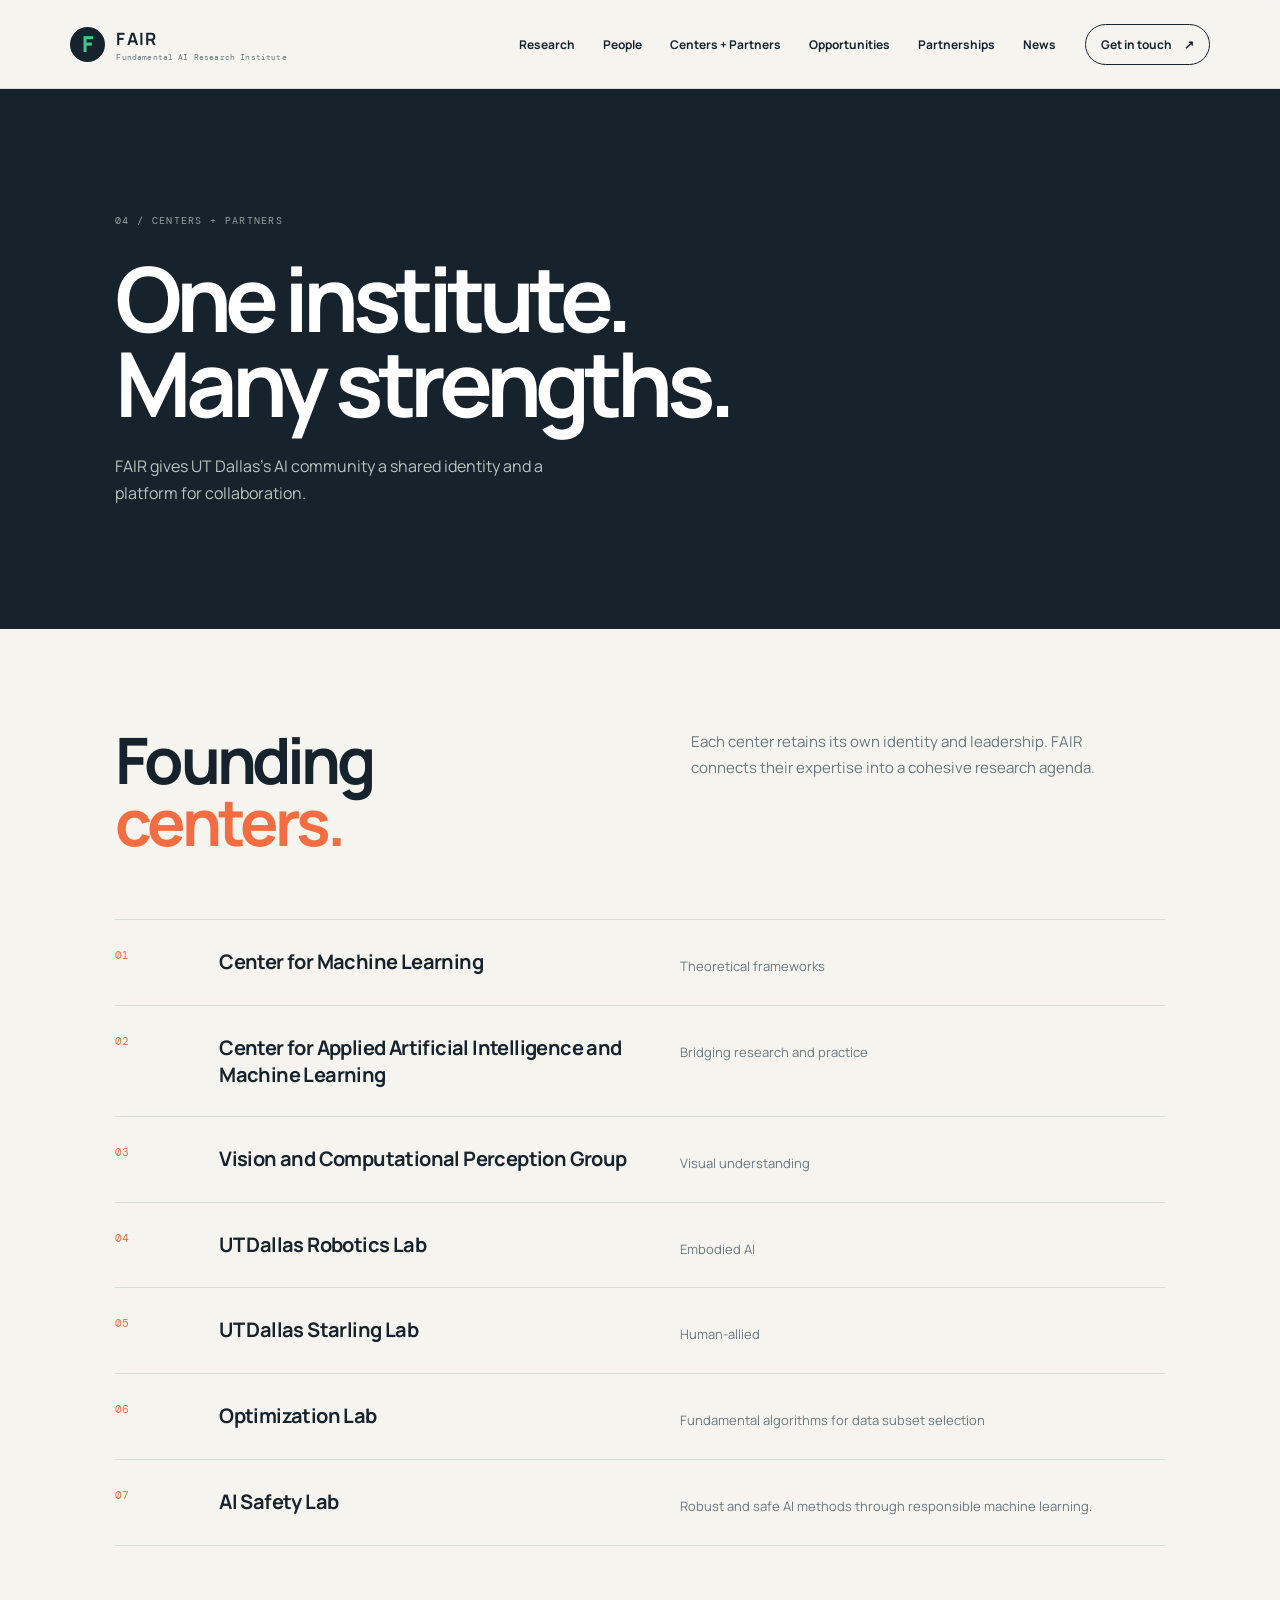
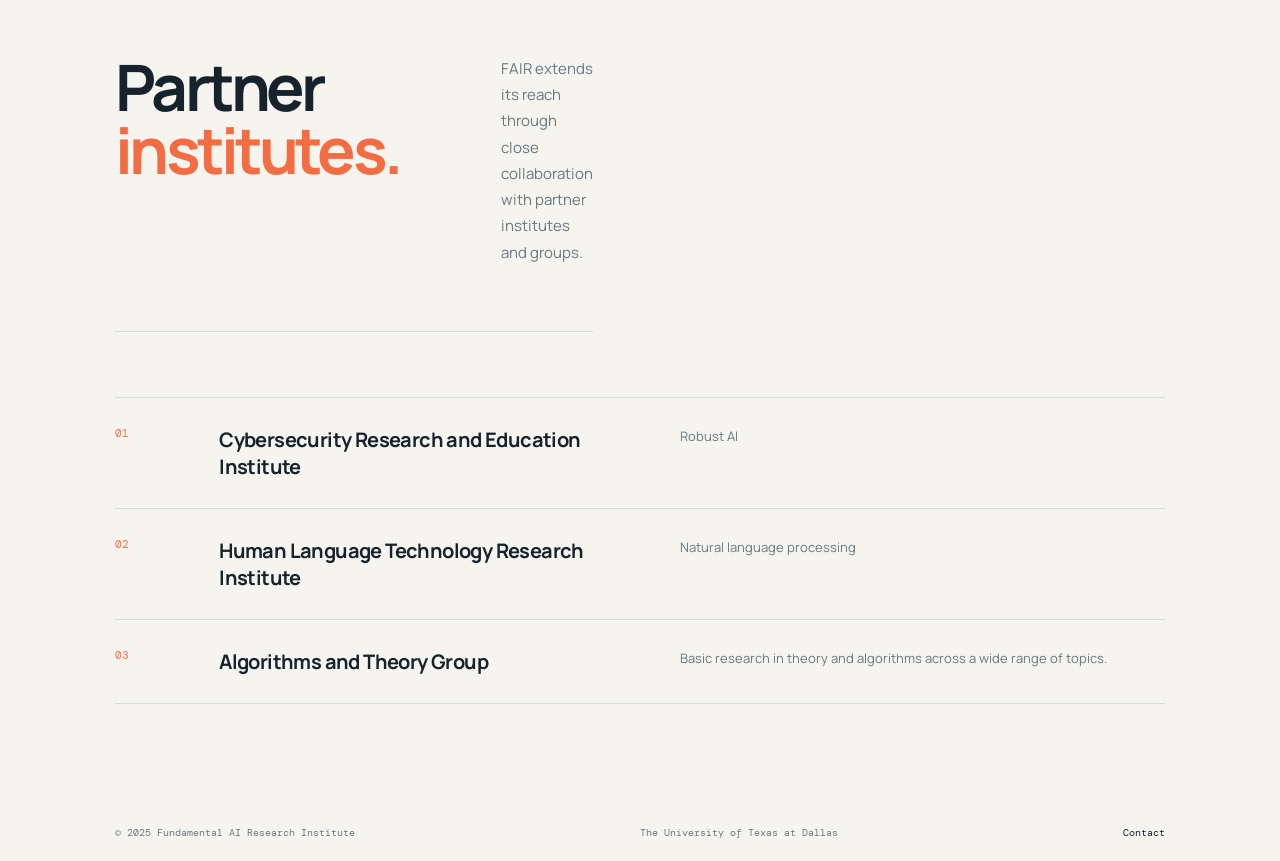
==== centers.html @ 8b68d3ff "Add files via upload" ====
<!doctype html>
<html lang="en">
<head>
  <meta charset="UTF-8">
  <meta name="viewport" content="width=device-width, initial-scale=1">
  <meta name="description" content="Fundamental AI Research Institute at The University of Texas at Dallas.">
  <title>Centers + Partners — FAIR</title>
  <link rel="preconnect" href="https://fonts.googleapis.com">
  <link rel="preconnect" href="https://fonts.gstatic.com" crossorigin>
  <link href="https://fonts.googleapis.com/css2?family=DM+Mono:wght@400;500&family=Manrope:wght@400;500;600;700;800&display=swap" rel="stylesheet">
  <link rel="stylesheet" href="styles.css">
</head>
<body>
  <div class="site-shell">
    <header class="topbar">
      <a class="brand" href="index.html" aria-label="FAIR home">
        <span class="brand-mark">F</span>
        <span><strong>FAIR</strong><small>Fundamental AI Research Institute</small></span>
      </a>
      <button class="menu-toggle" aria-label="Toggle menu" aria-expanded="false"><span></span><span></span></button>
      <nav class="nav" aria-label="Main navigation">
      <a href="research.html">Research </a>
      <a href="people.html">People </a>
      <a class="active" href="centers.html">Centers + Partners </a>
      <a href="opportunities.html">Opportunities </a>
      <a href="partnerships.html">Partnerships </a>
      <a href="news.html">News </a>
      <a class="nav-contact" href="contact.html">Get in touch <span>↗</span></a>
      </nav>
    </header>
    <main>
<section class="subhero compact">
  <div class="section-label">04 / Centers + partners</div>
  <h1>One institute.<br>Many strengths. </h1>
  <p>FAIR gives UT Dallas’s AI community a shared identity and a platform for collaboration.</p>
</section>
<section class="content-page">
  <div class="intro-band">
  <h2>Founding<br><em>centers.</em></h2>
  <p>Each center retains its own identity and leadership. FAIR connects their expertise into a cohesive research agenda.</p>
</div>

  <div class="entity-list"><div><span>01</span><h3>Center for Machine Learning</h3><p>Theoretical frameworks</p></div><div><span>02</span><h3>Center for Applied Artificial Intelligence and Machine Learning</h3><p>Bridging research and practice</p></div><div><span>03</span><h3>Vision and Computational Perception Group</h3><p>Visual understanding</p></div><div><span>04</span><h3>UT Dallas Robotics Lab</h3><p>Embodied AI</p></div><div><span>05</span><h3>UT Dallas Starling Lab</h3><p>Human-allied</p></div><div><span>06</span><h3>Optimization Lab</h3><p>Fundamental algorithms for data subset selection</p></div><div><span>07</span><h3>AI Safety Lab</h3><p>Robust and safe AI methods through responsible machine learning.</p></div></div>
  <div class="intro-band partner-intro"><div class="intro-band">
  <h2>Partner<br><em>institutes.</em></h2>
  <p>FAIR extends its reach through close collaboration with partner institutes and groups.</p>
</div>
</div>
  <div class="entity-list partner-list"><div><span>01</span><h3>Cybersecurity Research and Education Institute</h3><p>Robust AI</p></div><div><span>02</span><h3>Human Language Technology Research Institute</h3><p>Natural language processing</p></div><div><span>03</span><h3>Algorithms and Theory Group</h3><p>Basic research in theory and algorithms across a wide range of topics.</p></div></div>
</section>

    </main>
    <footer class="footer">
      <span>© 2025 Fundamental AI Research Institute</span>
      <span>The University of Texas at Dallas</span>
      <a href="contact.html">Contact</a>
    </footer>
  </div>
  <script src="app.js"></script>
</body>
</html>
---- styles.css ----
:root{--ink:#16232d;--muted:#6a7880;--paper:#f5f4ef;--green:#45c58b;--mint:#d8f1e5;--line:#d7ddd8;--orange:#f46d42}*{box-sizing:border-box}html{scroll-behavior:smooth}body{margin:0;background:var(--paper);color:var(--ink);font-family:Manrope,Arial,sans-serif}a{color:inherit;text-decoration:none}.site-shell{max-width:1600px;margin:auto;overflow:hidden}.topbar{height:89px;padding:0 5.5vw;display:flex;align-items:center;justify-content:space-between;border-bottom:1px solid var(--line);background:rgba(245,244,239,.92);position:sticky;top:0;z-index:10;backdrop-filter:blur(14px)}.brand{display:flex;align-items:center;gap:11px}.brand-mark{display:grid;place-items:center;width:35px;height:35px;background:var(--ink);color:var(--green);font-size:22px;font-weight:800;border-radius:50%}.brand strong{display:block;font-size:17px;letter-spacing:.08em}.brand small{display:block;font-family:"DM Mono",monospace;font-size:8px;color:var(--muted);letter-spacing:.02em;margin-top:2px}.nav{display:flex;align-items:center;gap:2.2vw;font-size:12px;font-weight:700}.nav a{transition:color .2s}.nav a:hover,.text-link:hover{color:var(--orange)}.nav-contact{border:1px solid var(--ink);padding:11px 15px;border-radius:30px}.nav-contact span,.button span,.text-link span{margin-left:10px}.menu-toggle{display:none}.page-section{padding:115px 9vw}.hero{min-height:690px;padding-top:115px;position:relative;display:flex;justify-content:space-between;align-items:center}.eyebrow,.section-label{font-family:"DM Mono",monospace;text-transform:uppercase;font-size:10px;letter-spacing:.13em;color:var(--muted)}.eyebrow span{color:var(--green);padding:0 8px}.hero h1{font-size:clamp(48px,6vw,92px);line-height:.98;letter-spacing:-.065em;margin:30px 0 27px;font-weight:700}.hero h1 em,.section-heading em,.display-copy,.dark-band em,.partnership-content em,.education em,.news em,.contact em{color:var(--orange);font-style:normal}.hero-intro{max-width:470px;font-size:16px;line-height:1.65;color:#516168;margin-bottom:34px}.button{display:inline-flex;align-items:center;padding:15px 20px;border-radius:30px;font-size:12px;font-weight:800;transition:transform .2s,background .2s}.button:hover{transform:translateY(-3px)}.button-dark{background:var(--ink);color:white}.button-dark:hover{background:#243740}.hero-visual{width:min(44vw,570px);height:min(44vw,570px);min-width:370px;position:relative;background:var(--mint);border-radius:50%}.orbit{border:1px solid rgba(22,35,45,.19);border-radius:50%;position:absolute;inset:15%}.orbit-two{inset:25%;border-style:dashed}.orbit-three{inset:39%;border-color:var(--orange)}.core{position:absolute;left:50%;top:50%;transform:translate(-50%,-50%);width:115px;height:115px;border-radius:50%;display:grid;place-content:center;text-align:center;background:var(--ink);color:white;font-size:29px;line-height:.7;font-weight:800;letter-spacing:-.08em}.core span{font:9px "DM Mono";color:var(--green);letter-spacing:.08em;margin-top:11px}.constellation{position:absolute;inset:4%;width:92%;height:92%;fill:none;stroke:var(--ink);stroke-width:1}.node{position:absolute;background:var(--paper);border:1px solid var(--ink);padding:8px 12px;border-radius:20px;font:10px "DM Mono"}.node-a{top:13%;left:17%}.node-b{top:29%;right:9%}.node-c{bottom:18%;left:9%}.node-d{bottom:9%;right:24%}.scroll-cue{position:absolute;bottom:44px;left:9vw;display:flex;gap:10px;align-items:center;color:var(--muted);font:10px "DM Mono"}.scroll-cue span{display:block;width:28px;border-top:1px solid var(--orange)}.statement{border-top:1px solid var(--line);display:grid;grid-template-columns:25% 1fr;gap:4vw}.statement-content{max-width:850px}.display-copy{font-size:clamp(31px,4vw,58px);line-height:1.06;letter-spacing:-.05em;margin:0 0 38px;font-weight:700}.body-copy{max-width:510px;font-size:15px;line-height:1.75;color:var(--muted)}.section-heading{display:flex;justify-content:space-between;align-items:flex-end;margin-bottom:60px}.section-heading h2,.partnership-content h2,.education h2,.news h2,.contact h2{font-size:clamp(40px,5vw,72px);line-height:.98;letter-spacing:-.06em;margin:24px 0 0}.section-heading>p{max-width:380px;color:var(--muted);font-size:14px;line-height:1.7;margin:0}.research{background:#e9eee9}.research-grid{display:grid;grid-template-columns:repeat(3,1fr);gap:1px;background:var(--line);border:1px solid var(--line)}.research-card{min-height:250px;background:var(--paper);padding:28px 30px;position:relative;transition:background .25s,transform .25s}.research-card:hover{background:var(--mint);transform:translateY(-4px);z-index:1}.research-card.featured{background:var(--ink);color:white}.research-card.featured p{color:#b9c5c2}.card-number,.people-list span,.opportunity-stack span{font:10px "DM Mono";color:var(--orange)}.research-card h3{font-size:25px;letter-spacing:-.04em;margin:62px 0 12px}.research-card p{font-size:13px;line-height:1.6;color:var(--muted);max-width:240px}.card-arrow{position:absolute;right:29px;top:26px;font-size:18px}.people{background:var(--paper)}.people-list{border-top:1px solid var(--ink)}.people-list>div{display:grid;grid-template-columns:8% 45% 1fr;align-items:center;padding:24px 0;border-bottom:1px solid var(--line)}.people-list h3{margin:0;font-size:22px;letter-spacing:-.04em}.people-list p{margin:0;color:var(--muted);font-size:12px}.pending-note{font:10px "DM Mono";color:var(--muted);margin-top:28px}.dark-band{background:var(--ink);color:white}.dark-band .section-label{color:#8ea29e}.dark-band-grid,.partnership-content,.education-grid{display:grid;grid-template-columns:1fr 1fr;gap:8vw;margin-top:25px}.dark-band h2{font-size:clamp(42px,5vw,76px);line-height:.98;letter-spacing:-.065em;margin:0}.dark-band p,.partnership-content p,.education p{color:#aebdb9;line-height:1.75;font-size:15px;max-width:400px}.text-link{display:inline-block;margin-top:30px;color:var(--green);font:12px "DM Mono"}.partner-lines{display:grid;grid-template-columns:repeat(4,1fr);gap:12px;border-top:1px solid #3a4b50;margin-top:115px;padding-top:20px;color:#93a5a2;font:10px "DM Mono"}.partnerships{background:var(--green)}.partnership-content h2{margin-top:25px}.partnership-content p{color:#245345}.partnership-content .small-copy{font-size:12px;margin-top:22px}.button-outline{border:1px solid var(--ink);margin-top:15px}.button-outline:hover{background:var(--ink);color:white}.education-grid{margin-top:25px}.education h2{margin:0}.opportunity-stack>div{display:grid;grid-template-columns:12% 1fr;grid-template-rows:auto auto;border-top:1px solid var(--line);padding:20px 0}.opportunity-stack span{grid-row:1 / 3}.opportunity-stack h3{font-size:20px;margin:0}.opportunity-stack p{font-size:12px;margin:5px 0 0}.news{background:#e9eee9}.news-intro{display:flex;justify-content:space-between;align-items:flex-end;margin-top:25px}.news-intro h2{margin:0}.news-intro p{color:var(--muted);font-size:14px;max-width:300px;line-height:1.6}.empty-news{margin-top:65px;min-height:160px;border-top:1px solid var(--line);display:flex;justify-content:space-between;align-items:flex-start;padding-top:20px}.empty-news span{color:var(--orange);font:10px "DM Mono";text-transform:uppercase}.empty-news p{color:var(--muted);font-size:13px}.contact{background:var(--orange);color:var(--ink);position:relative;overflow:hidden}.contact .section-label{color:#73402d}.contact h2{position:relative}.contact>p{position:relative;max-width:400px;font-size:15px;line-height:1.7;margin:35px 0}.button-light{background:var(--ink);color:white;position:relative}.contact-orb{position:absolute;right:-10%;top:3%;width:480px;height:480px;border:1px solid rgba(22,35,45,.3);border-radius:50%;box-shadow:0 0 0 70px rgba(22,35,45,.04),0 0 0 140px rgba(22,35,45,.04)}.contact-footer{border-top:1px solid rgba(22,35,45,.35);margin-top:120px;padding-top:18px;display:flex;justify-content:space-between;font:10px "DM Mono"}.footer{display:flex;justify-content:space-between;padding:22px 9vw;color:var(--muted);font:10px "DM Mono"}.footer a{color:var(--ink)}
@media(max-width:800px){.topbar{height:73px;padding:0 6vw}.menu-toggle{display:flex;background:none;border:0;flex-direction:column;gap:5px;padding:8px}.menu-toggle span{width:24px;border-top:2px solid var(--ink)}.nav{display:none;position:absolute;top:73px;left:0;right:0;padding:20px 6vw 25px;background:var(--paper);border-bottom:1px solid var(--line);flex-direction:column;align-items:flex-start;gap:20px}.nav.open{display:flex}.hero{padding-top:80px;display:block;min-height:auto}.hero h1{font-size:52px}.hero-visual{width:75vw;height:75vw;min-width:0;margin:65px auto 25px}.scroll-cue{display:none}.page-section{padding:80px 7vw}.statement{display:block}.statement .section-label{margin-bottom:35px}.section-heading,.news-intro{display:block}.section-heading>p{margin-top:28px}.research-grid{grid-template-columns:1fr 1fr}.research-card{min-height:220px;padding:22px}.research-card h3{font-size:21px;margin-top:47px}.people-list>div{grid-template-columns:12% 1fr;gap:10px}.people-list p{grid-column:2}.dark-band-grid,.partnership-content,.education-grid{grid-template-columns:1fr;gap:25px}.partner-lines{grid-template-columns:1fr 1fr;margin-top:70px;gap:20px}.contact-orb{right:-35%;top:15%;width:360px;height:360px}.contact-footer{margin-top:80px;gap:20px;flex-direction:column}.footer{padding:20px 7vw;gap:12px;flex-wrap:wrap}}
@media(max-width:480px){.research-grid{grid-template-columns:1fr}.hero-visual{width:86vw;height:86vw}.node{font-size:8px;padding:6px 8px}.brand small{font-size:7px}.hero h1{font-size:46px}}
.nav a.active{color:var(--orange)}.subhero{padding:125px 9vw 105px;background:var(--ink);color:white}.subhero .section-label{color:#91a49f}.subhero h1{font-size:clamp(52px,7vw,100px);line-height:.95;letter-spacing:-.07em;margin:28px 0}.subhero h1 em{color:var(--green);font-style:normal}.subhero>p{max-width:480px;color:#b6c4c0;font-size:16px;line-height:1.7}.subhero.compact{min-height:450px}.orange-hero{background:var(--orange);color:var(--ink)}.orange-hero .section-label{color:#72412f}.orange-hero h1 em{color:var(--ink)}.orange-hero>p{color:#51372f}.content-page{padding:100px 9vw}.intro-band{display:grid;grid-template-columns:1fr 1fr;gap:8vw;padding-bottom:65px;border-bottom:1px solid var(--line)}.intro-band h2{font-size:clamp(40px,5vw,70px);line-height:.98;letter-spacing:-.06em;margin:0}.intro-band h2 em{font-style:normal;color:var(--orange)}.intro-band p{max-width:410px;color:var(--muted);line-height:1.75;font-size:15px;margin:0}.thrust-list article,.entity-list>div,.partnership-rows>div{display:grid;grid-template-columns:8% 1fr 22%;gap:20px;padding:28px 0;border-bottom:1px solid var(--line);align-items:start}.thrust-list article>span,.entity-list span,.partnership-rows>div>span{font:11px "DM Mono";color:var(--orange)}.thrust-list h3,.entity-list h3,.partnership-rows h3{margin:0;font-size:20px;letter-spacing:-.03em}.thrust-list p,.entity-list p,.partnership-rows p{color:var(--muted);font-size:13px;line-height:1.6;margin:8px 0 0;max-width:600px}.thrust-list b{font:11px "DM Mono";font-weight:400;color:var(--muted);text-align:right}.people-group{padding:65px 0 0}.people-group>h2{font-size:clamp(30px,3vw,44px);letter-spacing:-.05em;margin:0 0 25px}.profile-grid{display:grid;grid-template-columns:1fr 1fr;gap:1px;background:var(--line)}.profile{background:var(--paper);padding:30px}.featured-profile{background:var(--mint)}.profile>span,.name-grid p,.group-intro{color:var(--muted);font:10px "DM Mono";text-transform:uppercase;letter-spacing:.08em}.profile h3{font-size:30px;letter-spacing:-.05em;margin:45px 0 10px}.profile p{max-width:340px;color:#506168;font-size:13px;line-height:1.65}.name-grid{display:grid;grid-template-columns:repeat(3,1fr);gap:1px;background:var(--line);border:1px solid var(--line)}.name-grid>div{background:var(--paper);padding:23px}.name-grid h3{margin:0;font-size:17px}.name-grid p{font-size:9px;line-height:1.4;margin:8px 0 0;text-transform:none;letter-spacing:0}.group-intro{font-size:11px;line-height:1.7;text-transform:none;max-width:610px}.faculty-cloud{font-size:21px;line-height:1.9;letter-spacing:-.03em;max-width:1000px}.partner-intro{margin-top:110px}.entity-list>div{grid-template-columns:8% 42% 1fr}.partner-list p{margin-top:0}.opportunity-cards{display:grid;grid-template-columns:repeat(3,1fr);gap:1px;background:var(--line);margin-top:65px}.opportunity-cards article{background:var(--paper);padding:28px;min-height:225px}.opportunity-cards span{font:11px "DM Mono";color:var(--orange)}.opportunity-cards h3{margin:58px 0 10px;font-size:20px}.opportunity-cards p{color:var(--muted);font-size:13px;line-height:1.6;margin:0}.callout,.application-band{background:var(--green);margin-top:80px;padding:45px}.callout>span{font:10px "DM Mono";text-transform:uppercase}.callout h2,.application-band h2{font-size:clamp(37px,4vw,60px);letter-spacing:-.06em;line-height:.98;margin:28px 0}.partnership-rows{margin-top:65px}.partnership-rows>div{grid-template-columns:8% 1fr}.application-band{background:var(--orange)}.application-band p{max-width:380px;color:#51372f;font-size:14px;line-height:1.7;margin:0 0 25px}.large-empty{padding:80px 0 140px;display:block}.large-empty h2{font-size:clamp(45px,6vw,82px);line-height:.95;letter-spacing:-.07em;margin:40px 0 25px}.large-empty h2 em{color:var(--orange);font-style:normal}.large-empty p{color:var(--muted);font-size:15px}.contact-page{min-height:720px;padding-top:120px}.contact-page h1{font-size:clamp(52px,7vw,100px);line-height:.95;letter-spacing:-.07em;margin:28px 0}.contact-page h1 em{color:var(--ink);font-style:normal}.contact-page>p{max-width:420px;font-size:16px;line-height:1.7;margin:35px 0}.contact-details{display:grid;grid-template-columns:1fr 1fr;gap:8vw;border-top:1px solid rgba(22,35,45,.3);margin-top:120px;padding-top:20px}.contact-details span{font:10px "DM Mono";text-transform:uppercase}.contact-details p{font-size:13px;line-height:1.65}.contact-details small{font-size:10px}.contact-details a{text-decoration:underline}@media(max-width:800px){.subhero{padding:90px 7vw 75px;min-height:390px}.content-page{padding:70px 7vw}.intro-band,.profile-grid,.contact-details{grid-template-columns:1fr;gap:28px}.thrust-list article,.entity-list>div{grid-template-columns:12% 1fr}.thrust-list b{grid-column:2;text-align:left}.name-grid,.opportunity-cards{grid-template-columns:1fr 1fr}.opportunity-cards article{min-height:195px;padding:22px}.opportunity-cards h3{margin-top:38px;font-size:18px}.faculty-cloud{font-size:18px}.partner-intro{margin-top:75px}.partnership-rows>div{grid-template-columns:12% 1fr}.contact-page{padding-top:90px}.contact-details{margin-top:85px}}@media(max-width:480px){.name-grid,.opportunity-cards{grid-template-columns:1fr}.faculty-cloud{font-size:16px}}
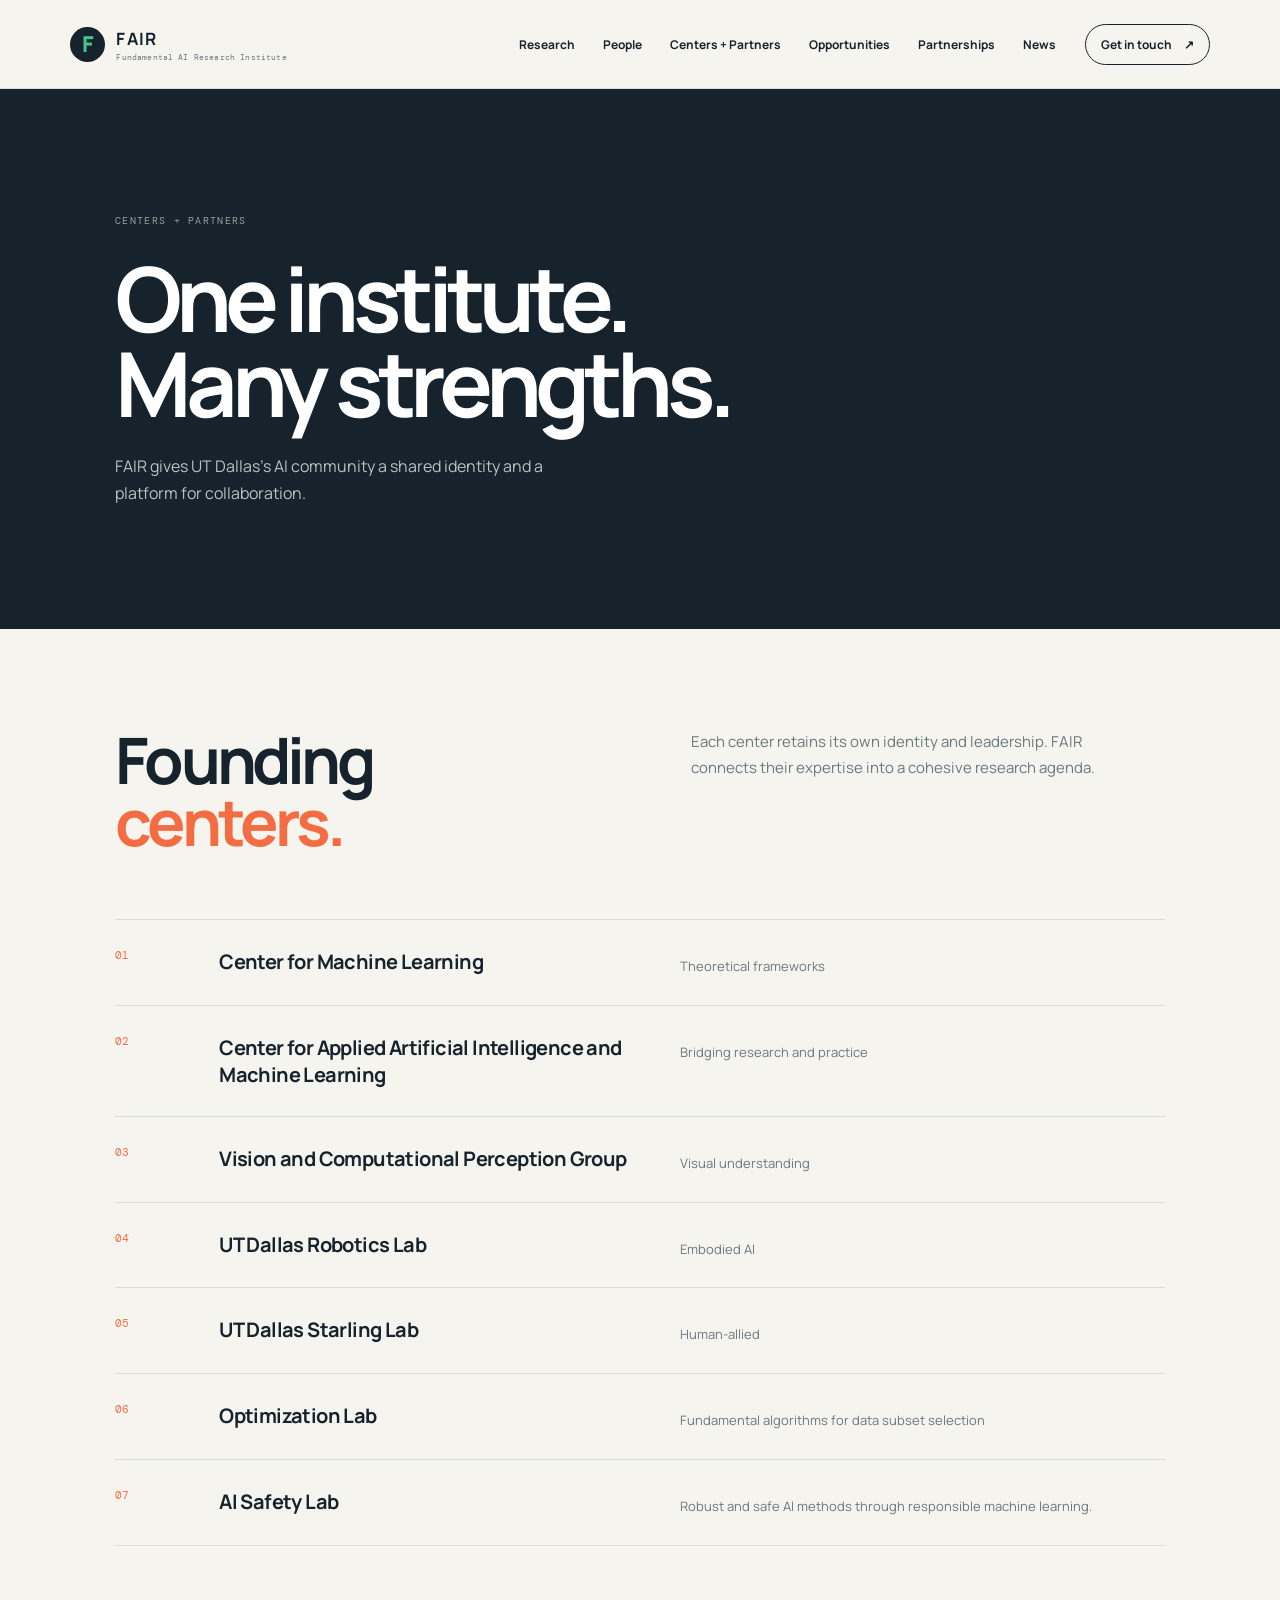
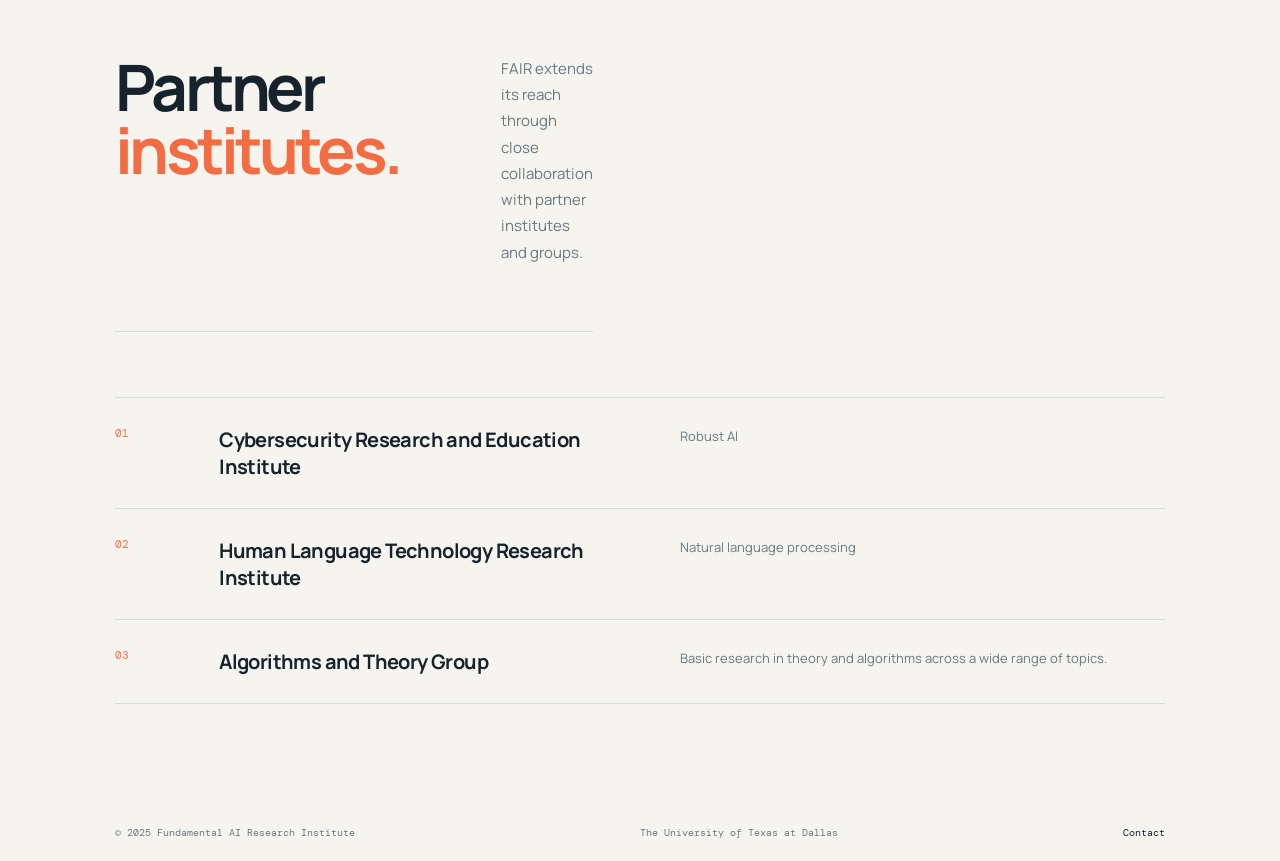
==== commit b1f7d922: "initial changes" ====
--- a/centers.html
+++ b/centers.html
@@ -30,7 +30,7 @@
     </header>
     <main>
 <section class="subhero compact">
-  <div class="section-label">04 / Centers + partners</div>
+  <div class="section-label">Centers + partners</div>
   <h1>One institute.<br>Many strengths. </h1>
   <p>FAIR gives UT Dallas’s AI community a shared identity and a platform for collaboration.</p>
 </section>
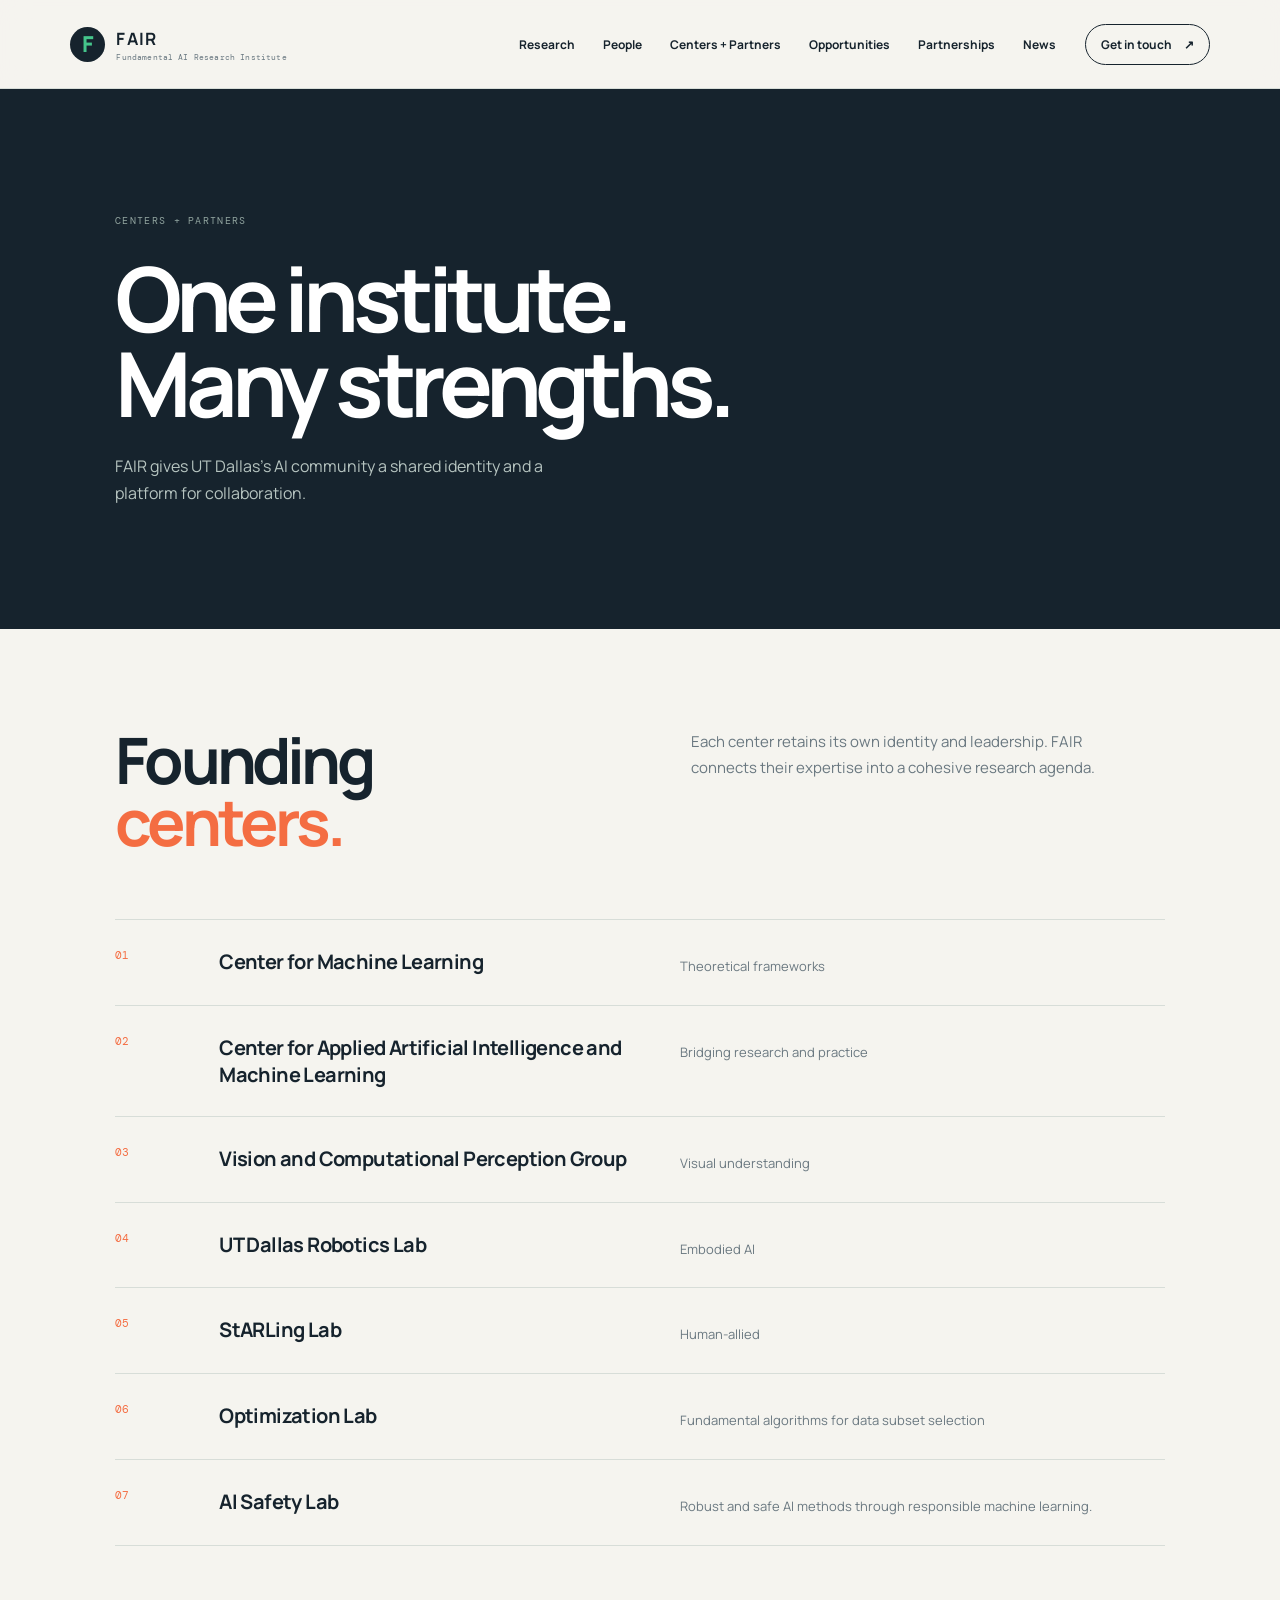
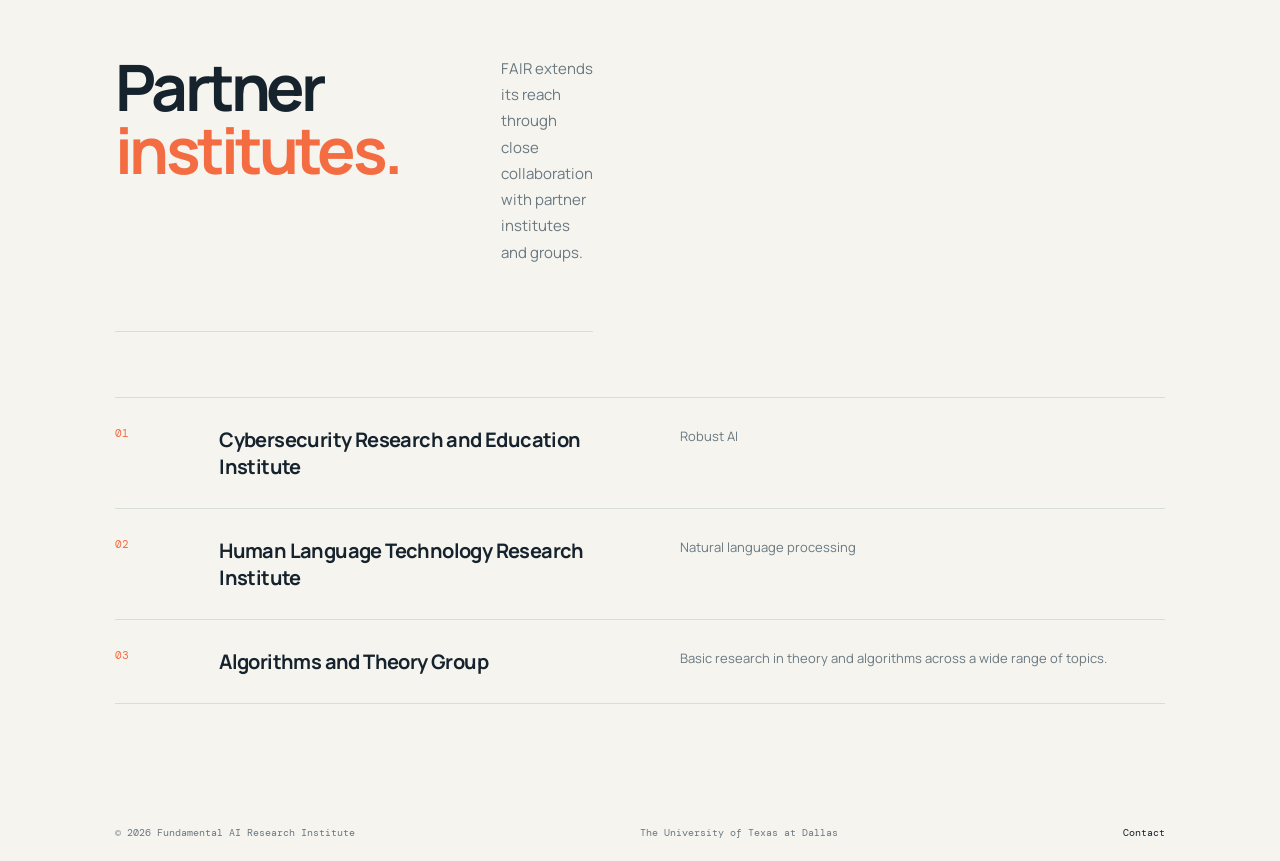
==== commit a9844e5d: "fixed image sizes" ====
--- a/centers.html
+++ b/centers.html
@@ -40,7 +40,7 @@
   <p>Each center retains its own identity and leadership. FAIR connects their expertise into a cohesive research agenda.</p>
 </div>
 
-  <div class="entity-list"><div><span>01</span><h3>Center for Machine Learning</h3><p>Theoretical frameworks</p></div><div><span>02</span><h3>Center for Applied Artificial Intelligence and Machine Learning</h3><p>Bridging research and practice</p></div><div><span>03</span><h3>Vision and Computational Perception Group</h3><p>Visual understanding</p></div><div><span>04</span><h3>UT Dallas Robotics Lab</h3><p>Embodied AI</p></div><div><span>05</span><h3>UT Dallas Starling Lab</h3><p>Human-allied</p></div><div><span>06</span><h3>Optimization Lab</h3><p>Fundamental algorithms for data subset selection</p></div><div><span>07</span><h3>AI Safety Lab</h3><p>Robust and safe AI methods through responsible machine learning.</p></div></div>
+  <div class="entity-list"><div><span>01</span><h3>Center for Machine Learning</h3><p>Theoretical frameworks</p></div><div><span>02</span><h3>Center for Applied Artificial Intelligence and Machine Learning</h3><p>Bridging research and practice</p></div><div><span>03</span><h3>Vision and Computational Perception Group</h3><p>Visual understanding</p></div><div><span>04</span><h3>UT Dallas Robotics Lab</h3><p>Embodied AI</p></div><div><span>05</span><h3>StARLing Lab</h3><p>Human-allied</p></div><div><span>06</span><h3>Optimization Lab</h3><p>Fundamental algorithms for data subset selection</p></div><div><span>07</span><h3>AI Safety Lab</h3><p>Robust and safe AI methods through responsible machine learning.</p></div></div>
   <div class="intro-band partner-intro"><div class="intro-band">
   <h2>Partner<br><em>institutes.</em></h2>
   <p>FAIR extends its reach through close collaboration with partner institutes and groups.</p>
@@ -51,7 +51,7 @@
 
     </main>
     <footer class="footer">
-      <span>© 2025 Fundamental AI Research Institute</span>
+      <span>© 2026 Fundamental AI Research Institute</span>
       <span>The University of Texas at Dallas</span>
       <a href="contact.html">Contact</a>
     </footer>
--- a/styles.css
+++ b/styles.css
@@ -1,4 +1,14 @@
+ .name-grid{display:flex;flex-wrap:wrap;justify-content:center;gap:14px;background:transparent;border:0}.name-grid>div{flex:0 0 calc((100% - 28px) / 3);border:1px solid var(--line)}
+@media(max-width:800px){.name-grid>div{flex-basis:100%}}
 :root{--ink:#16232d;--muted:#6a7880;--paper:#f5f4ef;--green:#45c58b;--mint:#d8f1e5;--line:#d7ddd8;--orange:#f46d42}*{box-sizing:border-box}html{scroll-behavior:smooth}body{margin:0;background:var(--paper);color:var(--ink);font-family:Manrope,Arial,sans-serif}a{color:inherit;text-decoration:none}.site-shell{max-width:1600px;margin:auto;overflow:hidden}.topbar{height:89px;padding:0 5.5vw;display:flex;align-items:center;justify-content:space-between;border-bottom:1px solid var(--line);background:rgba(245,244,239,.92);position:sticky;top:0;z-index:10;backdrop-filter:blur(14px)}.brand{display:flex;align-items:center;gap:11px}.brand-mark{display:grid;place-items:center;width:35px;height:35px;background:var(--ink);color:var(--green);font-size:22px;font-weight:800;border-radius:50%}.brand strong{display:block;font-size:17px;letter-spacing:.08em}.brand small{display:block;font-family:"DM Mono",monospace;font-size:8px;color:var(--muted);letter-spacing:.02em;margin-top:2px}.nav{display:flex;align-items:center;gap:2.2vw;font-size:12px;font-weight:700}.nav a{transition:color .2s}.nav a:hover,.text-link:hover{color:var(--orange)}.nav-contact{border:1px solid var(--ink);padding:11px 15px;border-radius:30px}.nav-contact span,.button span,.text-link span{margin-left:10px}.menu-toggle{display:none}.page-section{padding:115px 9vw}.hero{min-height:690px;padding-top:115px;position:relative;display:flex;justify-content:space-between;align-items:center}.eyebrow,.section-label{font-family:"DM Mono",monospace;text-transform:uppercase;font-size:10px;letter-spacing:.13em;color:var(--muted)}.eyebrow span{color:var(--green);padding:0 8px}.hero h1{font-size:clamp(48px,6vw,92px);line-height:.98;letter-spacing:-.065em;margin:30px 0 27px;font-weight:700}.hero h1 em,.section-heading em,.display-copy,.dark-band em,.partnership-content em,.education em,.news em,.contact em{color:var(--orange);font-style:normal}.hero-intro{max-width:470px;font-size:16px;line-height:1.65;color:#516168;margin-bottom:34px}.button{display:inline-flex;align-items:center;padding:15px 20px;border-radius:30px;font-size:12px;font-weight:800;transition:transform .2s,background .2s}.button:hover{transform:translateY(-3px)}.button-dark{background:var(--ink);color:white}.button-dark:hover{background:#243740}.hero-visual{width:min(44vw,570px);height:min(44vw,570px);min-width:370px;position:relative;background:var(--mint);border-radius:50%}.orbit{border:1px solid rgba(22,35,45,.19);border-radius:50%;position:absolute;inset:15%}.orbit-two{inset:25%;border-style:dashed}.orbit-three{inset:39%;border-color:var(--orange)}.core{position:absolute;left:50%;top:50%;transform:translate(-50%,-50%);width:115px;height:115px;border-radius:50%;display:grid;place-content:center;text-align:center;background:var(--ink);color:white;font-size:29px;line-height:.7;font-weight:800;letter-spacing:-.08em}.core span{font:9px "DM Mono";color:var(--green);letter-spacing:.08em;margin-top:11px}.constellation{position:absolute;inset:4%;width:92%;height:92%;fill:none;stroke:var(--ink);stroke-width:1}.node{position:absolute;background:var(--paper);border:1px solid var(--ink);padding:8px 12px;border-radius:20px;font:10px "DM Mono"}.node-a{top:13%;left:17%}.node-b{top:29%;right:9%}.node-c{bottom:18%;left:9%}.node-d{bottom:9%;right:24%}.scroll-cue{position:absolute;bottom:44px;left:9vw;display:flex;gap:10px;align-items:center;color:var(--muted);font:10px "DM Mono"}.scroll-cue span{display:block;width:28px;border-top:1px solid var(--orange)}.statement{border-top:1px solid var(--line);display:grid;grid-template-columns:25% 1fr;gap:4vw}.statement-content{max-width:850px}.display-copy{font-size:clamp(31px,4vw,58px);line-height:1.06;letter-spacing:-.05em;margin:0 0 38px;font-weight:700}.body-copy{max-width:510px;font-size:15px;line-height:1.75;color:var(--muted)}.section-heading{display:flex;justify-content:space-between;align-items:flex-end;margin-bottom:60px}.section-heading h2,.partnership-content h2,.education h2,.news h2,.contact h2{font-size:clamp(40px,5vw,72px);line-height:.98;letter-spacing:-.06em;margin:24px 0 0}.section-heading>p{max-width:380px;color:var(--muted);font-size:14px;line-height:1.7;margin:0}.research{background:#e9eee9}.research-grid{display:grid;grid-template-columns:repeat(3,1fr);gap:1px;background:var(--line);border:1px solid var(--line)}.research-card{min-height:250px;background:var(--paper);padding:28px 30px;position:relative;transition:background .25s,transform .25s}.research-card:hover{background:var(--mint);transform:translateY(-4px);z-index:1}.research-card.featured{background:var(--ink);color:white}.research-card.featured p{color:#b9c5c2}.card-number,.people-list span,.opportunity-stack span{font:10px "DM Mono";color:var(--orange)}.research-card h3{font-size:25px;letter-spacing:-.04em;margin:62px 0 12px}.research-card p{font-size:13px;line-height:1.6;color:var(--muted);max-width:240px}.card-arrow{position:absolute;right:29px;top:26px;font-size:18px}.people{background:var(--paper)}.people-list{border-top:1px solid var(--ink)}.people-list>div{display:grid;grid-template-columns:8% 45% 1fr;align-items:center;padding:24px 0;border-bottom:1px solid var(--line)}.people-list h3{margin:0;font-size:22px;letter-spacing:-.04em}.people-list p{margin:0;color:var(--muted);font-size:12px}.pending-note{font:10px "DM Mono";color:var(--muted);margin-top:28px}.dark-band{background:var(--ink);color:white}.dark-band .section-label{color:#8ea29e}.dark-band-grid,.partnership-content,.education-grid{display:grid;grid-template-columns:1fr 1fr;gap:8vw;margin-top:25px}.dark-band h2{font-size:clamp(42px,5vw,76px);line-height:.98;letter-spacing:-.065em;margin:0}.dark-band p,.partnership-content p,.education p{color:#aebdb9;line-height:1.75;font-size:15px;max-width:400px}.text-link{display:inline-block;margin-top:30px;color:var(--green);font:12px "DM Mono"}.partner-lines{display:grid;grid-template-columns:repeat(4,1fr);gap:12px;border-top:1px solid #3a4b50;margin-top:115px;padding-top:20px;color:#93a5a2;font:10px "DM Mono"}.partnerships{background:var(--green)}.partnership-content h2{margin-top:25px}.partnership-content p{color:#245345}.partnership-content .small-copy{font-size:12px;margin-top:22px}.button-outline{border:1px solid var(--ink);margin-top:15px}.button-outline:hover{background:var(--ink);color:white}.education-grid{margin-top:25px}.education h2{margin:0}.opportunity-stack>div{display:grid;grid-template-columns:12% 1fr;grid-template-rows:auto auto;border-top:1px solid var(--line);padding:20px 0}.opportunity-stack span{grid-row:1 / 3}.opportunity-stack h3{font-size:20px;margin:0}.opportunity-stack p{font-size:12px;margin:5px 0 0}.news{background:#e9eee9}.news-intro{display:flex;justify-content:space-between;align-items:flex-end;margin-top:25px}.news-intro h2{margin:0}.news-intro p{color:var(--muted);font-size:14px;max-width:300px;line-height:1.6}.empty-news{margin-top:65px;min-height:160px;border-top:1px solid var(--line);display:flex;justify-content:space-between;align-items:flex-start;padding-top:20px}.empty-news span{color:var(--orange);font:10px "DM Mono";text-transform:uppercase}.empty-news p{color:var(--muted);font-size:13px}.contact{background:var(--orange);color:var(--ink);position:relative;overflow:hidden}.contact .section-label{color:#73402d}.contact h2{position:relative}.contact>p{position:relative;max-width:400px;font-size:15px;line-height:1.7;margin:35px 0}.button-light{background:var(--ink);color:white;position:relative}.contact-orb{position:absolute;right:-10%;top:3%;width:480px;height:480px;border:1px solid rgba(22,35,45,.3);border-radius:50%;box-shadow:0 0 0 70px rgba(22,35,45,.04),0 0 0 140px rgba(22,35,45,.04)}.contact-footer{border-top:1px solid rgba(22,35,45,.35);margin-top:120px;padding-top:18px;display:flex;justify-content:space-between;font:10px "DM Mono"}.footer{display:flex;justify-content:space-between;padding:22px 9vw;color:var(--muted);font:10px "DM Mono"}.footer a{color:var(--ink)}
 @media(max-width:800px){.topbar{height:73px;padding:0 6vw}.menu-toggle{display:flex;background:none;border:0;flex-direction:column;gap:5px;padding:8px}.menu-toggle span{width:24px;border-top:2px solid var(--ink)}.nav{display:none;position:absolute;top:73px;left:0;right:0;padding:20px 6vw 25px;background:var(--paper);border-bottom:1px solid var(--line);flex-direction:column;align-items:flex-start;gap:20px}.nav.open{display:flex}.hero{padding-top:80px;display:block;min-height:auto}.hero h1{font-size:52px}.hero-visual{width:75vw;height:75vw;min-width:0;margin:65px auto 25px}.scroll-cue{display:none}.page-section{padding:80px 7vw}.statement{display:block}.statement .section-label{margin-bottom:35px}.section-heading,.news-intro{display:block}.section-heading>p{margin-top:28px}.research-grid{grid-template-columns:1fr 1fr}.research-card{min-height:220px;padding:22px}.research-card h3{font-size:21px;margin-top:47px}.people-list>div{grid-template-columns:12% 1fr;gap:10px}.people-list p{grid-column:2}.dark-band-grid,.partnership-content,.education-grid{grid-template-columns:1fr;gap:25px}.partner-lines{grid-template-columns:1fr 1fr;margin-top:70px;gap:20px}.contact-orb{right:-35%;top:15%;width:360px;height:360px}.contact-footer{margin-top:80px;gap:20px;flex-direction:column}.footer{padding:20px 7vw;gap:12px;flex-wrap:wrap}}
 @media(max-width:480px){.research-grid{grid-template-columns:1fr}.hero-visual{width:86vw;height:86vw}.node{font-size:8px;padding:6px 8px}.brand small{font-size:7px}.hero h1{font-size:46px}}
+.person-image{display:block;width:140px;height:140px;aspect-ratio:1;object-fit:contain;object-position:center;margin:0 auto 22px;background:var(--paper)}.name-grid .person-image{width:140px;height:140px;object-fit:contain}
+.person-image,.name-grid .person-image{height:140px}
+.featured-profile .person-image{background:var(--mint)}
+.featured-profile,.name-grid>div{text-align:center}.featured-profile p,.name-grid p{margin-left:auto;margin-right:auto}
+.name-grid{display:flex !important;flex-wrap:wrap;justify-content:center;gap:14px;background:transparent !important;border:0 !important}.name-grid>div{flex:0 0 calc((100% - 28px) / 3);border:1px solid var(--line)}
+@media(max-width:800px){.name-grid{display:flex}.name-grid>div{flex-basis:100%}}
+.name-grid{display:flex;flex-wrap:wrap;justify-content:center;gap:14px;background:transparent;border:0}.name-grid>div{flex:0 0 calc((100% - 28px) / 3);border:1px solid var(--line)}
+@media(max-width:800px){.name-grid>div{flex-basis:100%}}
 .nav a.active{color:var(--orange)}.subhero{padding:125px 9vw 105px;background:var(--ink);color:white}.subhero .section-label{color:#91a49f}.subhero h1{font-size:clamp(52px,7vw,100px);line-height:.95;letter-spacing:-.07em;margin:28px 0}.subhero h1 em{color:var(--green);font-style:normal}.subhero>p{max-width:480px;color:#b6c4c0;font-size:16px;line-height:1.7}.subhero.compact{min-height:450px}.orange-hero{background:var(--orange);color:var(--ink)}.orange-hero .section-label{color:#72412f}.orange-hero h1 em{color:var(--ink)}.orange-hero>p{color:#51372f}.content-page{padding:100px 9vw}.intro-band{display:grid;grid-template-columns:1fr 1fr;gap:8vw;padding-bottom:65px;border-bottom:1px solid var(--line)}.intro-band h2{font-size:clamp(40px,5vw,70px);line-height:.98;letter-spacing:-.06em;margin:0}.intro-band h2 em{font-style:normal;color:var(--orange)}.intro-band p{max-width:410px;color:var(--muted);line-height:1.75;font-size:15px;margin:0}.thrust-list article,.entity-list>div,.partnership-rows>div{display:grid;grid-template-columns:8% 1fr 22%;gap:20px;padding:28px 0;border-bottom:1px solid var(--line);align-items:start}.thrust-list article>span,.entity-list span,.partnership-rows>div>span{font:11px "DM Mono";color:var(--orange)}.thrust-list h3,.entity-list h3,.partnership-rows h3{margin:0;font-size:20px;letter-spacing:-.03em}.thrust-list p,.entity-list p,.partnership-rows p{color:var(--muted);font-size:13px;line-height:1.6;margin:8px 0 0;max-width:600px}.thrust-list b{font:11px "DM Mono";font-weight:400;color:var(--muted);text-align:right}.people-group{padding:65px 0 0}.people-group>h2{font-size:clamp(30px,3vw,44px);letter-spacing:-.05em;margin:0 0 25px}.profile-grid{display:grid;grid-template-columns:1fr 1fr;gap:1px;background:var(--line)}.profile{background:var(--paper);padding:30px}.featured-profile{background:var(--mint)}.profile>span,.name-grid p,.group-intro{color:var(--muted);font:10px "DM Mono";text-transform:uppercase;letter-spacing:.08em}.profile h3{font-size:30px;letter-spacing:-.05em;margin:45px 0 10px}.profile p{max-width:340px;color:#506168;font-size:13px;line-height:1.65}.name-grid{display:grid;grid-template-columns:repeat(3,1fr);gap:1px;background:var(--line);border:1px solid var(--line)}.name-grid>div{background:var(--paper);padding:23px}.name-grid h3{margin:0;font-size:17px}.name-grid p{font-size:9px;line-height:1.4;margin:8px 0 0;text-transform:none;letter-spacing:0}.group-intro{font-size:11px;line-height:1.7;text-transform:none;max-width:610px}.faculty-cloud{font-size:21px;line-height:1.9;letter-spacing:-.03em;max-width:1000px}.partner-intro{margin-top:110px}.entity-list>div{grid-template-columns:8% 42% 1fr}.partner-list p{margin-top:0}.opportunity-cards{display:grid;grid-template-columns:repeat(3,1fr);gap:1px;background:var(--line);margin-top:65px}.opportunity-cards article{background:var(--paper);padding:28px;min-height:225px}.opportunity-cards span{font:11px "DM Mono";color:var(--orange)}.opportunity-cards h3{margin:58px 0 10px;font-size:20px}.opportunity-cards p{color:var(--muted);font-size:13px;line-height:1.6;margin:0}.callout,.application-band{background:var(--green);margin-top:80px;padding:45px}.callout>span{font:10px "DM Mono";text-transform:uppercase}.callout h2,.application-band h2{font-size:clamp(37px,4vw,60px);letter-spacing:-.06em;line-height:.98;margin:28px 0}.partnership-rows{margin-top:65px}.partnership-rows>div{grid-template-columns:8% 1fr}.application-band{background:var(--orange)}.application-band p{max-width:380px;color:#51372f;font-size:14px;line-height:1.7;margin:0 0 25px}.large-empty{padding:80px 0 140px;display:block}.large-empty h2{font-size:clamp(45px,6vw,82px);line-height:.95;letter-spacing:-.07em;margin:40px 0 25px}.large-empty h2 em{color:var(--orange);font-style:normal}.large-empty p{color:var(--muted);font-size:15px}.contact-page{min-height:720px;padding-top:120px}.contact-page h1{font-size:clamp(52px,7vw,100px);line-height:.95;letter-spacing:-.07em;margin:28px 0}.contact-page h1 em{color:var(--ink);font-style:normal}.contact-page>p{max-width:420px;font-size:16px;line-height:1.7;margin:35px 0}.contact-details{display:grid;grid-template-columns:1fr 1fr;gap:8vw;border-top:1px solid rgba(22,35,45,.3);margin-top:120px;padding-top:20px}.contact-details span{font:10px "DM Mono";text-transform:uppercase}.contact-details p{font-size:13px;line-height:1.65}.contact-details small{font-size:10px}.contact-details a{text-decoration:underline}@media(max-width:800px){.subhero{padding:90px 7vw 75px;min-height:390px}.content-page{padding:70px 7vw}.intro-band,.profile-grid,.contact-details{grid-template-columns:1fr;gap:28px}.thrust-list article,.entity-list>div{grid-template-columns:12% 1fr}.thrust-list b{grid-column:2;text-align:left}.name-grid,.opportunity-cards{grid-template-columns:1fr 1fr}.opportunity-cards article{min-height:195px;padding:22px}.opportunity-cards h3{margin-top:38px;font-size:18px}.faculty-cloud{font-size:18px}.partner-intro{margin-top:75px}.partnership-rows>div{grid-template-columns:12% 1fr}.contact-page{padding-top:90px}.contact-details{margin-top:85px}}@media(max-width:480px){.name-grid,.opportunity-cards{grid-template-columns:1fr}.faculty-cloud{font-size:16px}}
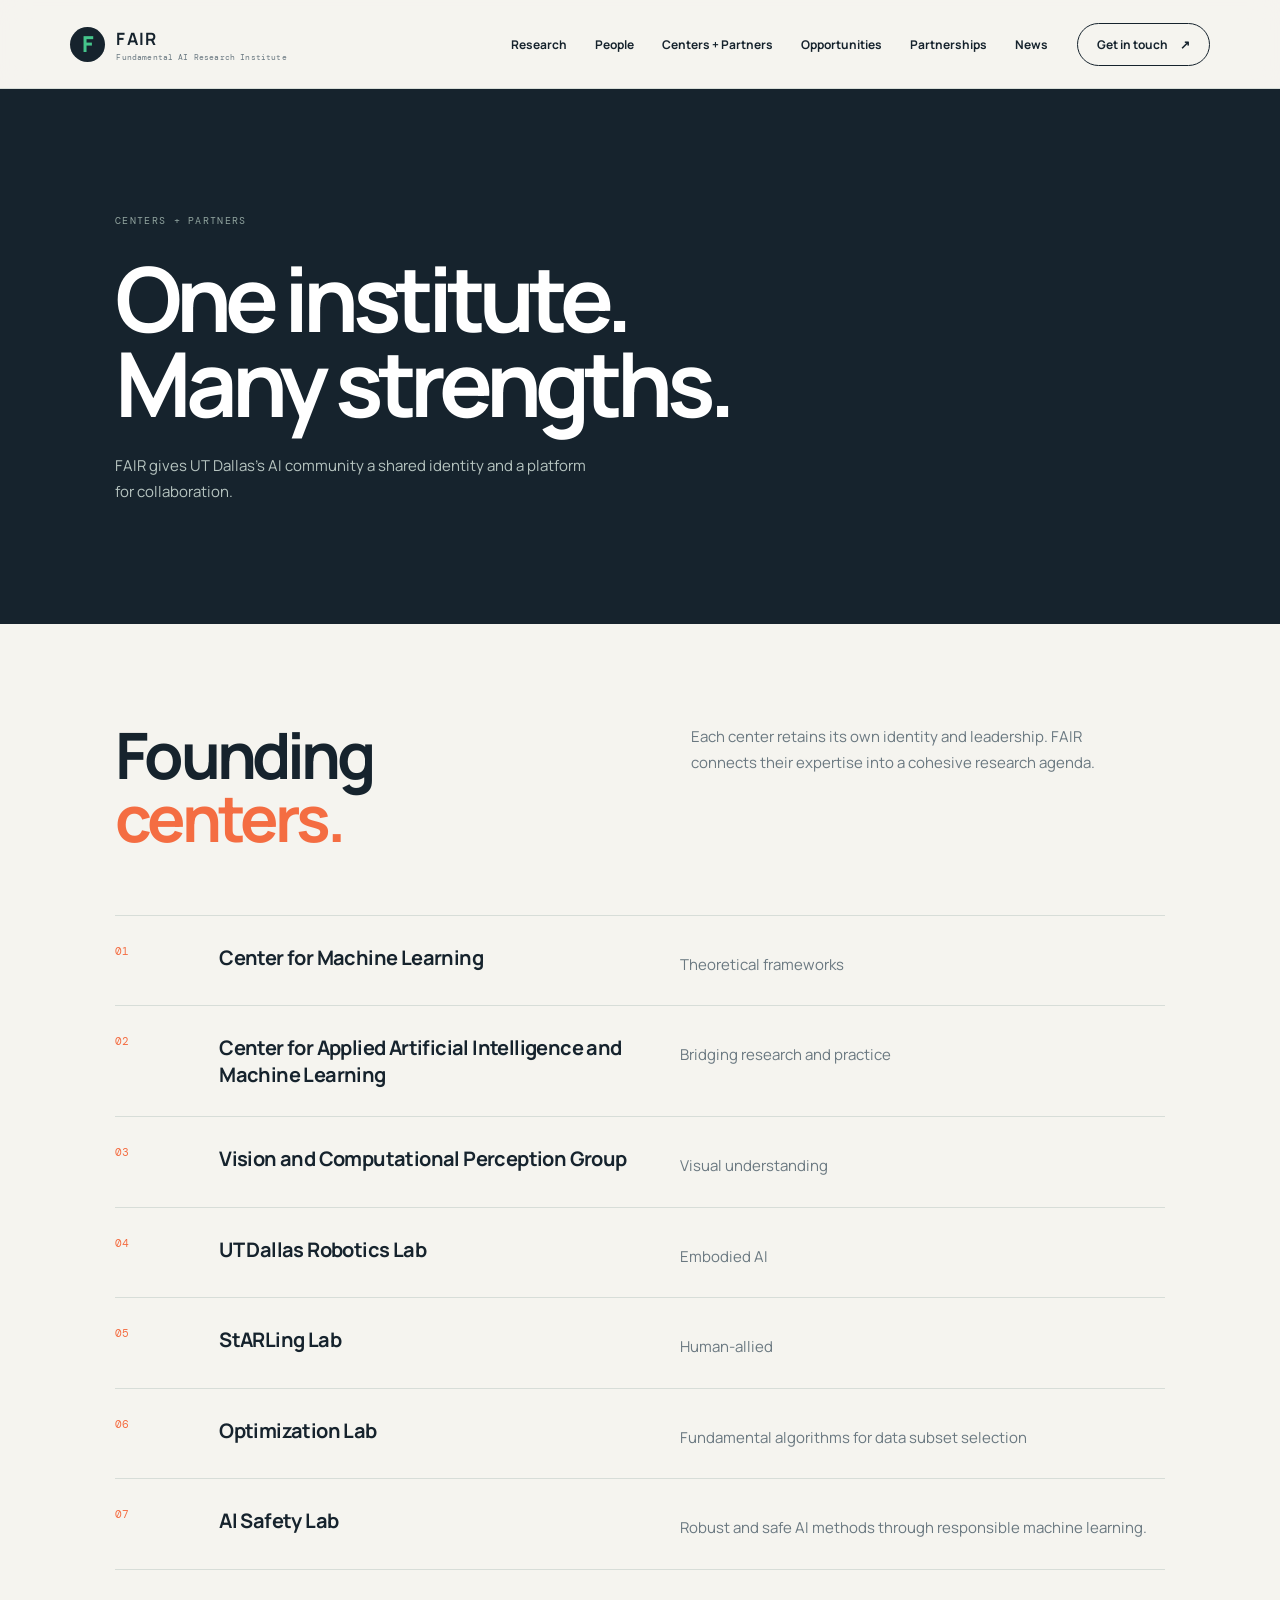
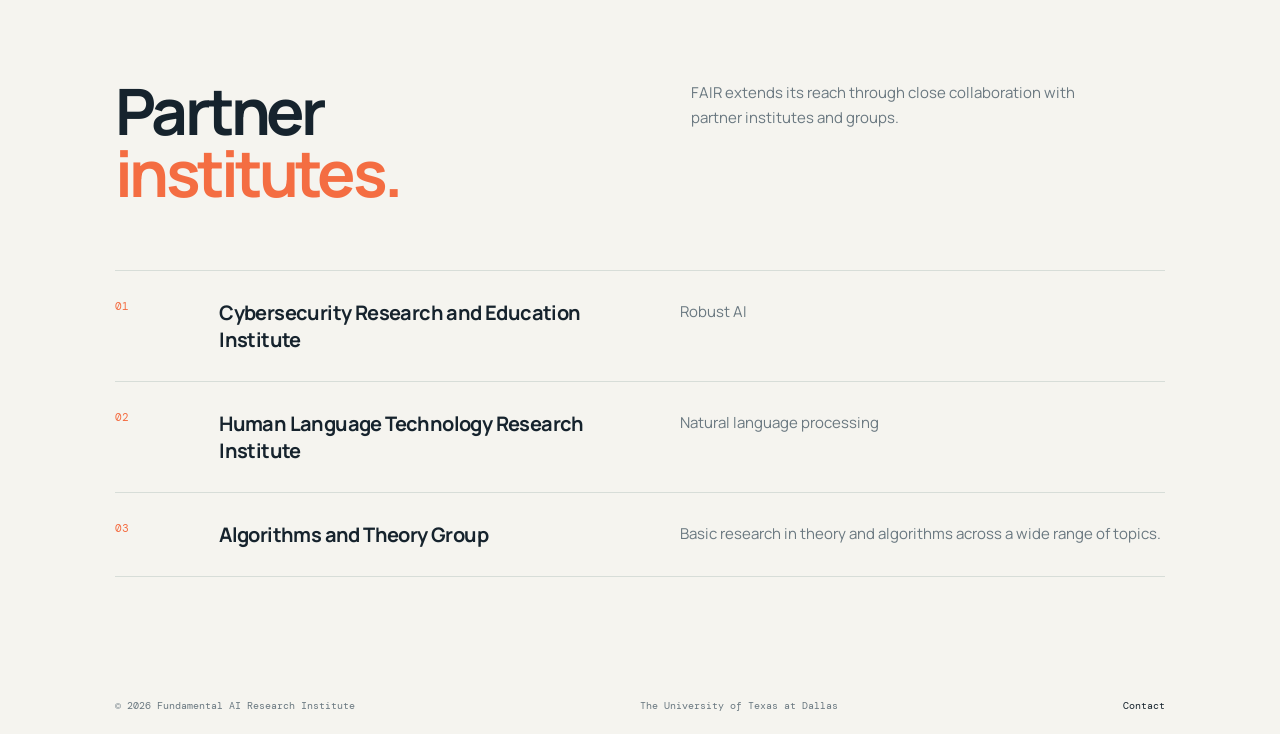
==== commit 53844db2: "fixed minor errors" ====
--- a/centers.html
+++ b/centers.html
@@ -41,7 +41,7 @@
 </div>
 
   <div class="entity-list"><div><span>01</span><h3>Center for Machine Learning</h3><p>Theoretical frameworks</p></div><div><span>02</span><h3>Center for Applied Artificial Intelligence and Machine Learning</h3><p>Bridging research and practice</p></div><div><span>03</span><h3>Vision and Computational Perception Group</h3><p>Visual understanding</p></div><div><span>04</span><h3>UT Dallas Robotics Lab</h3><p>Embodied AI</p></div><div><span>05</span><h3>StARLing Lab</h3><p>Human-allied</p></div><div><span>06</span><h3>Optimization Lab</h3><p>Fundamental algorithms for data subset selection</p></div><div><span>07</span><h3>AI Safety Lab</h3><p>Robust and safe AI methods through responsible machine learning.</p></div></div>
-  <div class="intro-band partner-intro"><div class="intro-band">
+  <div class="partner-intro"><div class="intro-band">
   <h2>Partner<br><em>institutes.</em></h2>
   <p>FAIR extends its reach through close collaboration with partner institutes and groups.</p>
 </div>
--- a/styles.css
+++ b/styles.css
@@ -1,5 +1,9 @@
  .name-grid{display:flex;flex-wrap:wrap;justify-content:center;gap:14px;background:transparent;border:0}.name-grid>div{flex:0 0 calc((100% - 28px) / 3);border:1px solid var(--line)}
 @media(max-width:800px){.name-grid>div{flex-basis:100%}}
+.subhero>p,.intro-band p,.thrust-list p,.entity-list p,.partnership-rows p,.opportunity-cards p{font-size:15px !important;line-height:1.7 !important}.profile p{font-size:14px !important;line-height:1.7 !important}.name-grid p,.group-intro{font-size:12px !important;line-height:1.5 !important}.thrust-list b{font-size:12px !important}
+.nav-contact{padding:12px 19px !important}.nav-contact span{margin-left:12px}
+.contact-page{padding:120px 9vw !important}
+@media(max-width:800px){.contact-page{padding:90px 7vw !important}}
 :root{--ink:#16232d;--muted:#6a7880;--paper:#f5f4ef;--green:#45c58b;--mint:#d8f1e5;--line:#d7ddd8;--orange:#f46d42}*{box-sizing:border-box}html{scroll-behavior:smooth}body{margin:0;background:var(--paper);color:var(--ink);font-family:Manrope,Arial,sans-serif}a{color:inherit;text-decoration:none}.site-shell{max-width:1600px;margin:auto;overflow:hidden}.topbar{height:89px;padding:0 5.5vw;display:flex;align-items:center;justify-content:space-between;border-bottom:1px solid var(--line);background:rgba(245,244,239,.92);position:sticky;top:0;z-index:10;backdrop-filter:blur(14px)}.brand{display:flex;align-items:center;gap:11px}.brand-mark{display:grid;place-items:center;width:35px;height:35px;background:var(--ink);color:var(--green);font-size:22px;font-weight:800;border-radius:50%}.brand strong{display:block;font-size:17px;letter-spacing:.08em}.brand small{display:block;font-family:"DM Mono",monospace;font-size:8px;color:var(--muted);letter-spacing:.02em;margin-top:2px}.nav{display:flex;align-items:center;gap:2.2vw;font-size:12px;font-weight:700}.nav a{transition:color .2s}.nav a:hover,.text-link:hover{color:var(--orange)}.nav-contact{border:1px solid var(--ink);padding:11px 15px;border-radius:30px}.nav-contact span,.button span,.text-link span{margin-left:10px}.menu-toggle{display:none}.page-section{padding:115px 9vw}.hero{min-height:690px;padding-top:115px;position:relative;display:flex;justify-content:space-between;align-items:center}.eyebrow,.section-label{font-family:"DM Mono",monospace;text-transform:uppercase;font-size:10px;letter-spacing:.13em;color:var(--muted)}.eyebrow span{color:var(--green);padding:0 8px}.hero h1{font-size:clamp(48px,6vw,92px);line-height:.98;letter-spacing:-.065em;margin:30px 0 27px;font-weight:700}.hero h1 em,.section-heading em,.display-copy,.dark-band em,.partnership-content em,.education em,.news em,.contact em{color:var(--orange);font-style:normal}.hero-intro{max-width:470px;font-size:16px;line-height:1.65;color:#516168;margin-bottom:34px}.button{display:inline-flex;align-items:center;padding:15px 20px;border-radius:30px;font-size:12px;font-weight:800;transition:transform .2s,background .2s}.button:hover{transform:translateY(-3px)}.button-dark{background:var(--ink);color:white}.button-dark:hover{background:#243740}.hero-visual{width:min(44vw,570px);height:min(44vw,570px);min-width:370px;position:relative;background:var(--mint);border-radius:50%}.orbit{border:1px solid rgba(22,35,45,.19);border-radius:50%;position:absolute;inset:15%}.orbit-two{inset:25%;border-style:dashed}.orbit-three{inset:39%;border-color:var(--orange)}.core{position:absolute;left:50%;top:50%;transform:translate(-50%,-50%);width:115px;height:115px;border-radius:50%;display:grid;place-content:center;text-align:center;background:var(--ink);color:white;font-size:29px;line-height:.7;font-weight:800;letter-spacing:-.08em}.core span{font:9px "DM Mono";color:var(--green);letter-spacing:.08em;margin-top:11px}.constellation{position:absolute;inset:4%;width:92%;height:92%;fill:none;stroke:var(--ink);stroke-width:1}.node{position:absolute;background:var(--paper);border:1px solid var(--ink);padding:8px 12px;border-radius:20px;font:10px "DM Mono"}.node-a{top:13%;left:17%}.node-b{top:29%;right:9%}.node-c{bottom:18%;left:9%}.node-d{bottom:9%;right:24%}.scroll-cue{position:absolute;bottom:44px;left:9vw;display:flex;gap:10px;align-items:center;color:var(--muted);font:10px "DM Mono"}.scroll-cue span{display:block;width:28px;border-top:1px solid var(--orange)}.statement{border-top:1px solid var(--line);display:grid;grid-template-columns:25% 1fr;gap:4vw}.statement-content{max-width:850px}.display-copy{font-size:clamp(31px,4vw,58px);line-height:1.06;letter-spacing:-.05em;margin:0 0 38px;font-weight:700}.body-copy{max-width:510px;font-size:15px;line-height:1.75;color:var(--muted)}.section-heading{display:flex;justify-content:space-between;align-items:flex-end;margin-bottom:60px}.section-heading h2,.partnership-content h2,.education h2,.news h2,.contact h2{font-size:clamp(40px,5vw,72px);line-height:.98;letter-spacing:-.06em;margin:24px 0 0}.section-heading>p{max-width:380px;color:var(--muted);font-size:14px;line-height:1.7;margin:0}.research{background:#e9eee9}.research-grid{display:grid;grid-template-columns:repeat(3,1fr);gap:1px;background:var(--line);border:1px solid var(--line)}.research-card{min-height:250px;background:var(--paper);padding:28px 30px;position:relative;transition:background .25s,transform .25s}.research-card:hover{background:var(--mint);transform:translateY(-4px);z-index:1}.research-card.featured{background:var(--ink);color:white}.research-card.featured p{color:#b9c5c2}.card-number,.people-list span,.opportunity-stack span{font:10px "DM Mono";color:var(--orange)}.research-card h3{font-size:25px;letter-spacing:-.04em;margin:62px 0 12px}.research-card p{font-size:13px;line-height:1.6;color:var(--muted);max-width:240px}.card-arrow{position:absolute;right:29px;top:26px;font-size:18px}.people{background:var(--paper)}.people-list{border-top:1px solid var(--ink)}.people-list>div{display:grid;grid-template-columns:8% 45% 1fr;align-items:center;padding:24px 0;border-bottom:1px solid var(--line)}.people-list h3{margin:0;font-size:22px;letter-spacing:-.04em}.people-list p{margin:0;color:var(--muted);font-size:12px}.pending-note{font:10px "DM Mono";color:var(--muted);margin-top:28px}.dark-band{background:var(--ink);color:white}.dark-band .section-label{color:#8ea29e}.dark-band-grid,.partnership-content,.education-grid{display:grid;grid-template-columns:1fr 1fr;gap:8vw;margin-top:25px}.dark-band h2{font-size:clamp(42px,5vw,76px);line-height:.98;letter-spacing:-.065em;margin:0}.dark-band p,.partnership-content p,.education p{color:#aebdb9;line-height:1.75;font-size:15px;max-width:400px}.text-link{display:inline-block;margin-top:30px;color:var(--green);font:12px "DM Mono"}.partner-lines{display:grid;grid-template-columns:repeat(4,1fr);gap:12px;border-top:1px solid #3a4b50;margin-top:115px;padding-top:20px;color:#93a5a2;font:10px "DM Mono"}.partnerships{background:var(--green)}.partnership-content h2{margin-top:25px}.partnership-content p{color:#245345}.partnership-content .small-copy{font-size:12px;margin-top:22px}.button-outline{border:1px solid var(--ink);margin-top:15px}.button-outline:hover{background:var(--ink);color:white}.education-grid{margin-top:25px}.education h2{margin:0}.opportunity-stack>div{display:grid;grid-template-columns:12% 1fr;grid-template-rows:auto auto;border-top:1px solid var(--line);padding:20px 0}.opportunity-stack span{grid-row:1 / 3}.opportunity-stack h3{font-size:20px;margin:0}.opportunity-stack p{font-size:12px;margin:5px 0 0}.news{background:#e9eee9}.news-intro{display:flex;justify-content:space-between;align-items:flex-end;margin-top:25px}.news-intro h2{margin:0}.news-intro p{color:var(--muted);font-size:14px;max-width:300px;line-height:1.6}.empty-news{margin-top:65px;min-height:160px;border-top:1px solid var(--line);display:flex;justify-content:space-between;align-items:flex-start;padding-top:20px}.empty-news span{color:var(--orange);font:10px "DM Mono";text-transform:uppercase}.empty-news p{color:var(--muted);font-size:13px}.contact{background:var(--orange);color:var(--ink);position:relative;overflow:hidden}.contact .section-label{color:#73402d}.contact h2{position:relative}.contact>p{position:relative;max-width:400px;font-size:15px;line-height:1.7;margin:35px 0}.button-light{background:var(--ink);color:white;position:relative}.contact-orb{position:absolute;right:-10%;top:3%;width:480px;height:480px;border:1px solid rgba(22,35,45,.3);border-radius:50%;box-shadow:0 0 0 70px rgba(22,35,45,.04),0 0 0 140px rgba(22,35,45,.04)}.contact-footer{border-top:1px solid rgba(22,35,45,.35);margin-top:120px;padding-top:18px;display:flex;justify-content:space-between;font:10px "DM Mono"}.footer{display:flex;justify-content:space-between;padding:22px 9vw;color:var(--muted);font:10px "DM Mono"}.footer a{color:var(--ink)}
 @media(max-width:800px){.topbar{height:73px;padding:0 6vw}.menu-toggle{display:flex;background:none;border:0;flex-direction:column;gap:5px;padding:8px}.menu-toggle span{width:24px;border-top:2px solid var(--ink)}.nav{display:none;position:absolute;top:73px;left:0;right:0;padding:20px 6vw 25px;background:var(--paper);border-bottom:1px solid var(--line);flex-direction:column;align-items:flex-start;gap:20px}.nav.open{display:flex}.hero{padding-top:80px;display:block;min-height:auto}.hero h1{font-size:52px}.hero-visual{width:75vw;height:75vw;min-width:0;margin:65px auto 25px}.scroll-cue{display:none}.page-section{padding:80px 7vw}.statement{display:block}.statement .section-label{margin-bottom:35px}.section-heading,.news-intro{display:block}.section-heading>p{margin-top:28px}.research-grid{grid-template-columns:1fr 1fr}.research-card{min-height:220px;padding:22px}.research-card h3{font-size:21px;margin-top:47px}.people-list>div{grid-template-columns:12% 1fr;gap:10px}.people-list p{grid-column:2}.dark-band-grid,.partnership-content,.education-grid{grid-template-columns:1fr;gap:25px}.partner-lines{grid-template-columns:1fr 1fr;margin-top:70px;gap:20px}.contact-orb{right:-35%;top:15%;width:360px;height:360px}.contact-footer{margin-top:80px;gap:20px;flex-direction:column}.footer{padding:20px 7vw;gap:12px;flex-wrap:wrap}}
 @media(max-width:480px){.research-grid{grid-template-columns:1fr}.hero-visual{width:86vw;height:86vw}.node{font-size:8px;padding:6px 8px}.brand small{font-size:7px}.hero h1{font-size:46px}}
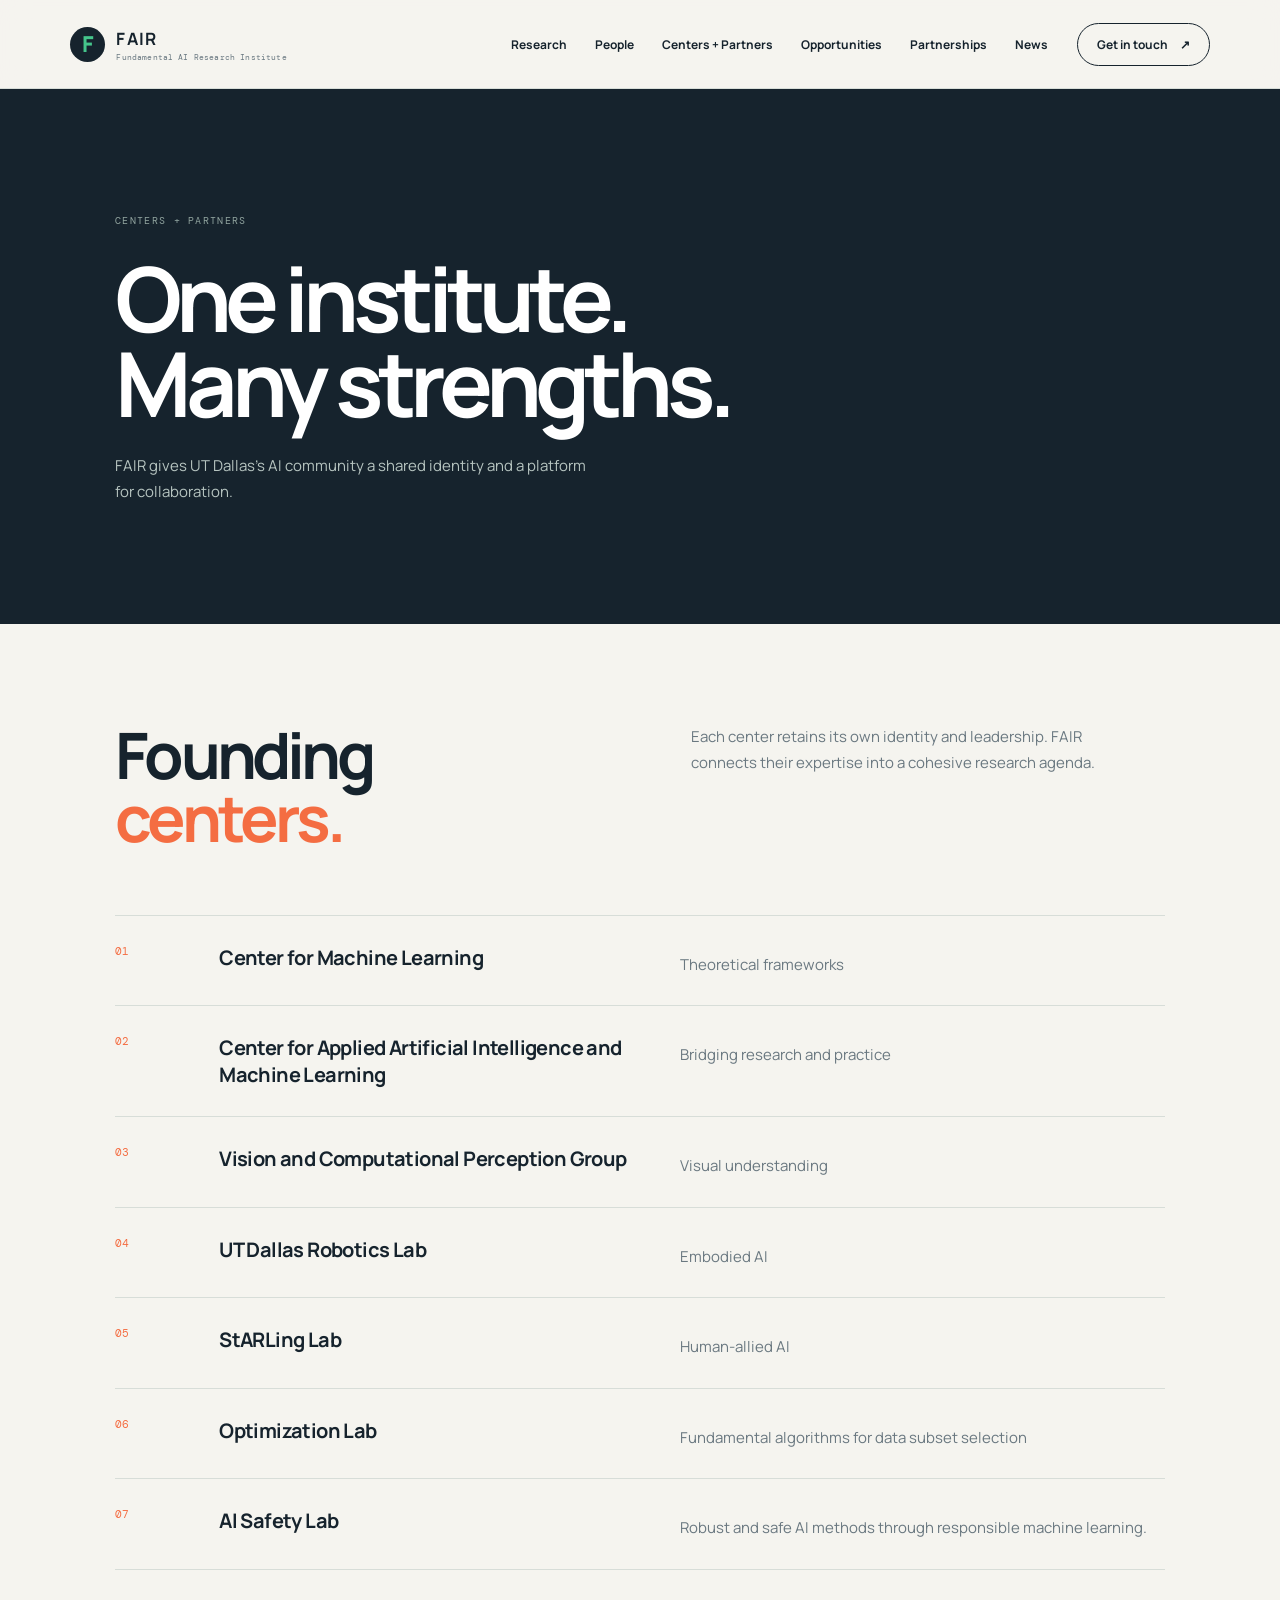
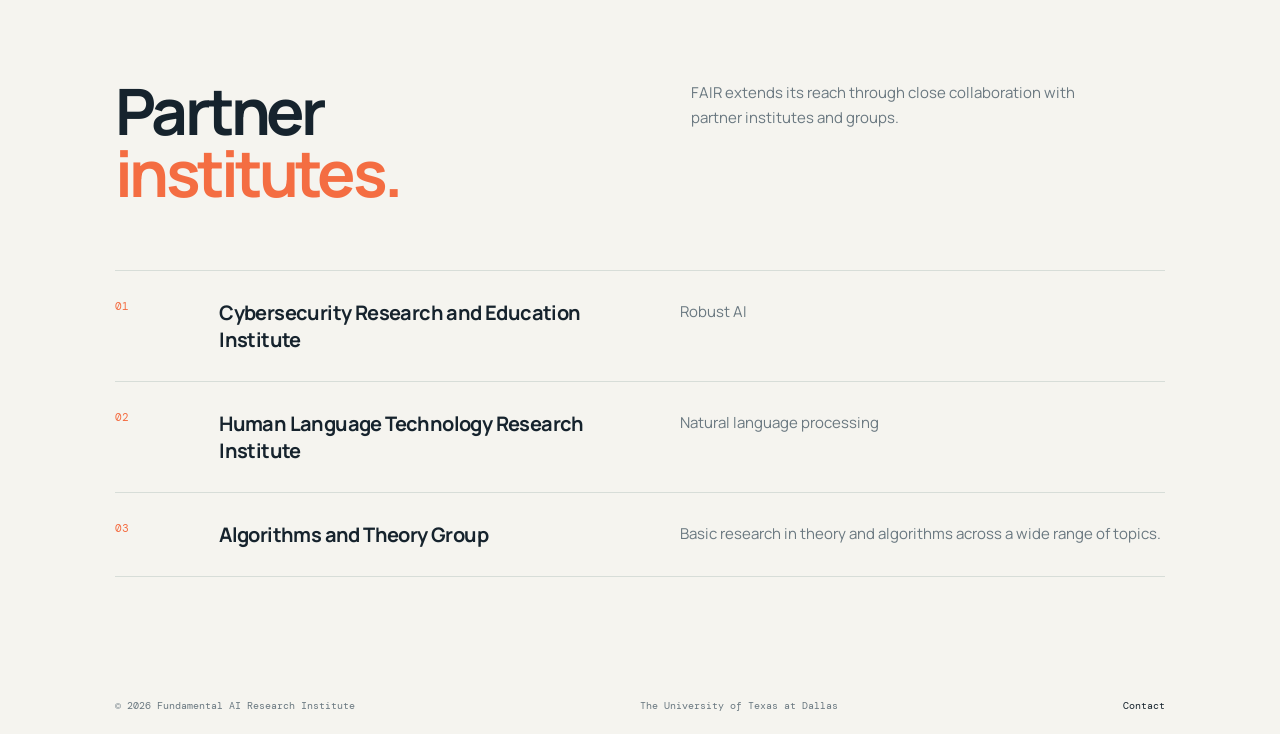
==== commit 98f50665: "fixed minor bugs" ====
--- a/centers.html
+++ b/centers.html
@@ -40,7 +40,7 @@
   <p>Each center retains its own identity and leadership. FAIR connects their expertise into a cohesive research agenda.</p>
 </div>
 
-  <div class="entity-list"><div><span>01</span><h3>Center for Machine Learning</h3><p>Theoretical frameworks</p></div><div><span>02</span><h3>Center for Applied Artificial Intelligence and Machine Learning</h3><p>Bridging research and practice</p></div><div><span>03</span><h3>Vision and Computational Perception Group</h3><p>Visual understanding</p></div><div><span>04</span><h3>UT Dallas Robotics Lab</h3><p>Embodied AI</p></div><div><span>05</span><h3>StARLing Lab</h3><p>Human-allied</p></div><div><span>06</span><h3>Optimization Lab</h3><p>Fundamental algorithms for data subset selection</p></div><div><span>07</span><h3>AI Safety Lab</h3><p>Robust and safe AI methods through responsible machine learning.</p></div></div>
+  <div class="entity-list"><div><span>01</span><h3>Center for Machine Learning</h3><p>Theoretical frameworks</p></div><div><span>02</span><h3>Center for Applied Artificial Intelligence and Machine Learning</h3><p>Bridging research and practice</p></div><div><span>03</span><h3>Vision and Computational Perception Group</h3><p>Visual understanding</p></div><div><span>04</span><h3>UT Dallas Robotics Lab</h3><p>Embodied AI</p></div><div><span>05</span><h3>StARLing Lab</h3><p>Human-allied AI</p></div><div><span>06</span><h3>Optimization Lab</h3><p>Fundamental algorithms for data subset selection</p></div><div><span>07</span><h3>AI Safety Lab</h3><p>Robust and safe AI methods through responsible machine learning.</p></div></div>
   <div class="partner-intro"><div class="intro-band">
   <h2>Partner<br><em>institutes.</em></h2>
   <p>FAIR extends its reach through close collaboration with partner institutes and groups.</p>
--- a/styles.css
+++ b/styles.css
@@ -16,3 +16,5 @@
 .name-grid{display:flex;flex-wrap:wrap;justify-content:center;gap:14px;background:transparent;border:0}.name-grid>div{flex:0 0 calc((100% - 28px) / 3);border:1px solid var(--line)}
 @media(max-width:800px){.name-grid>div{flex-basis:100%}}
 .nav a.active{color:var(--orange)}.subhero{padding:125px 9vw 105px;background:var(--ink);color:white}.subhero .section-label{color:#91a49f}.subhero h1{font-size:clamp(52px,7vw,100px);line-height:.95;letter-spacing:-.07em;margin:28px 0}.subhero h1 em{color:var(--green);font-style:normal}.subhero>p{max-width:480px;color:#b6c4c0;font-size:16px;line-height:1.7}.subhero.compact{min-height:450px}.orange-hero{background:var(--orange);color:var(--ink)}.orange-hero .section-label{color:#72412f}.orange-hero h1 em{color:var(--ink)}.orange-hero>p{color:#51372f}.content-page{padding:100px 9vw}.intro-band{display:grid;grid-template-columns:1fr 1fr;gap:8vw;padding-bottom:65px;border-bottom:1px solid var(--line)}.intro-band h2{font-size:clamp(40px,5vw,70px);line-height:.98;letter-spacing:-.06em;margin:0}.intro-band h2 em{font-style:normal;color:var(--orange)}.intro-band p{max-width:410px;color:var(--muted);line-height:1.75;font-size:15px;margin:0}.thrust-list article,.entity-list>div,.partnership-rows>div{display:grid;grid-template-columns:8% 1fr 22%;gap:20px;padding:28px 0;border-bottom:1px solid var(--line);align-items:start}.thrust-list article>span,.entity-list span,.partnership-rows>div>span{font:11px "DM Mono";color:var(--orange)}.thrust-list h3,.entity-list h3,.partnership-rows h3{margin:0;font-size:20px;letter-spacing:-.03em}.thrust-list p,.entity-list p,.partnership-rows p{color:var(--muted);font-size:13px;line-height:1.6;margin:8px 0 0;max-width:600px}.thrust-list b{font:11px "DM Mono";font-weight:400;color:var(--muted);text-align:right}.people-group{padding:65px 0 0}.people-group>h2{font-size:clamp(30px,3vw,44px);letter-spacing:-.05em;margin:0 0 25px}.profile-grid{display:grid;grid-template-columns:1fr 1fr;gap:1px;background:var(--line)}.profile{background:var(--paper);padding:30px}.featured-profile{background:var(--mint)}.profile>span,.name-grid p,.group-intro{color:var(--muted);font:10px "DM Mono";text-transform:uppercase;letter-spacing:.08em}.profile h3{font-size:30px;letter-spacing:-.05em;margin:45px 0 10px}.profile p{max-width:340px;color:#506168;font-size:13px;line-height:1.65}.name-grid{display:grid;grid-template-columns:repeat(3,1fr);gap:1px;background:var(--line);border:1px solid var(--line)}.name-grid>div{background:var(--paper);padding:23px}.name-grid h3{margin:0;font-size:17px}.name-grid p{font-size:9px;line-height:1.4;margin:8px 0 0;text-transform:none;letter-spacing:0}.group-intro{font-size:11px;line-height:1.7;text-transform:none;max-width:610px}.faculty-cloud{font-size:21px;line-height:1.9;letter-spacing:-.03em;max-width:1000px}.partner-intro{margin-top:110px}.entity-list>div{grid-template-columns:8% 42% 1fr}.partner-list p{margin-top:0}.opportunity-cards{display:grid;grid-template-columns:repeat(3,1fr);gap:1px;background:var(--line);margin-top:65px}.opportunity-cards article{background:var(--paper);padding:28px;min-height:225px}.opportunity-cards span{font:11px "DM Mono";color:var(--orange)}.opportunity-cards h3{margin:58px 0 10px;font-size:20px}.opportunity-cards p{color:var(--muted);font-size:13px;line-height:1.6;margin:0}.callout,.application-band{background:var(--green);margin-top:80px;padding:45px}.callout>span{font:10px "DM Mono";text-transform:uppercase}.callout h2,.application-band h2{font-size:clamp(37px,4vw,60px);letter-spacing:-.06em;line-height:.98;margin:28px 0}.partnership-rows{margin-top:65px}.partnership-rows>div{grid-template-columns:8% 1fr}.application-band{background:var(--orange)}.application-band p{max-width:380px;color:#51372f;font-size:14px;line-height:1.7;margin:0 0 25px}.large-empty{padding:80px 0 140px;display:block}.large-empty h2{font-size:clamp(45px,6vw,82px);line-height:.95;letter-spacing:-.07em;margin:40px 0 25px}.large-empty h2 em{color:var(--orange);font-style:normal}.large-empty p{color:var(--muted);font-size:15px}.contact-page{min-height:720px;padding-top:120px}.contact-page h1{font-size:clamp(52px,7vw,100px);line-height:.95;letter-spacing:-.07em;margin:28px 0}.contact-page h1 em{color:var(--ink);font-style:normal}.contact-page>p{max-width:420px;font-size:16px;line-height:1.7;margin:35px 0}.contact-details{display:grid;grid-template-columns:1fr 1fr;gap:8vw;border-top:1px solid rgba(22,35,45,.3);margin-top:120px;padding-top:20px}.contact-details span{font:10px "DM Mono";text-transform:uppercase}.contact-details p{font-size:13px;line-height:1.65}.contact-details small{font-size:10px}.contact-details a{text-decoration:underline}@media(max-width:800px){.subhero{padding:90px 7vw 75px;min-height:390px}.content-page{padding:70px 7vw}.intro-band,.profile-grid,.contact-details{grid-template-columns:1fr;gap:28px}.thrust-list article,.entity-list>div{grid-template-columns:12% 1fr}.thrust-list b{grid-column:2;text-align:left}.name-grid,.opportunity-cards{grid-template-columns:1fr 1fr}.opportunity-cards article{min-height:195px;padding:22px}.opportunity-cards h3{margin-top:38px;font-size:18px}.faculty-cloud{font-size:18px}.partner-intro{margin-top:75px}.partnership-rows>div{grid-template-columns:12% 1fr}.contact-page{padding-top:90px}.contact-details{margin-top:85px}}@media(max-width:480px){.name-grid,.opportunity-cards{grid-template-columns:1fr}.faculty-cloud{font-size:16px}}
+
+.research-card b{display:block;margin-top:14px;font:10px "DM Mono";font-weight:400;color:var(--muted)}
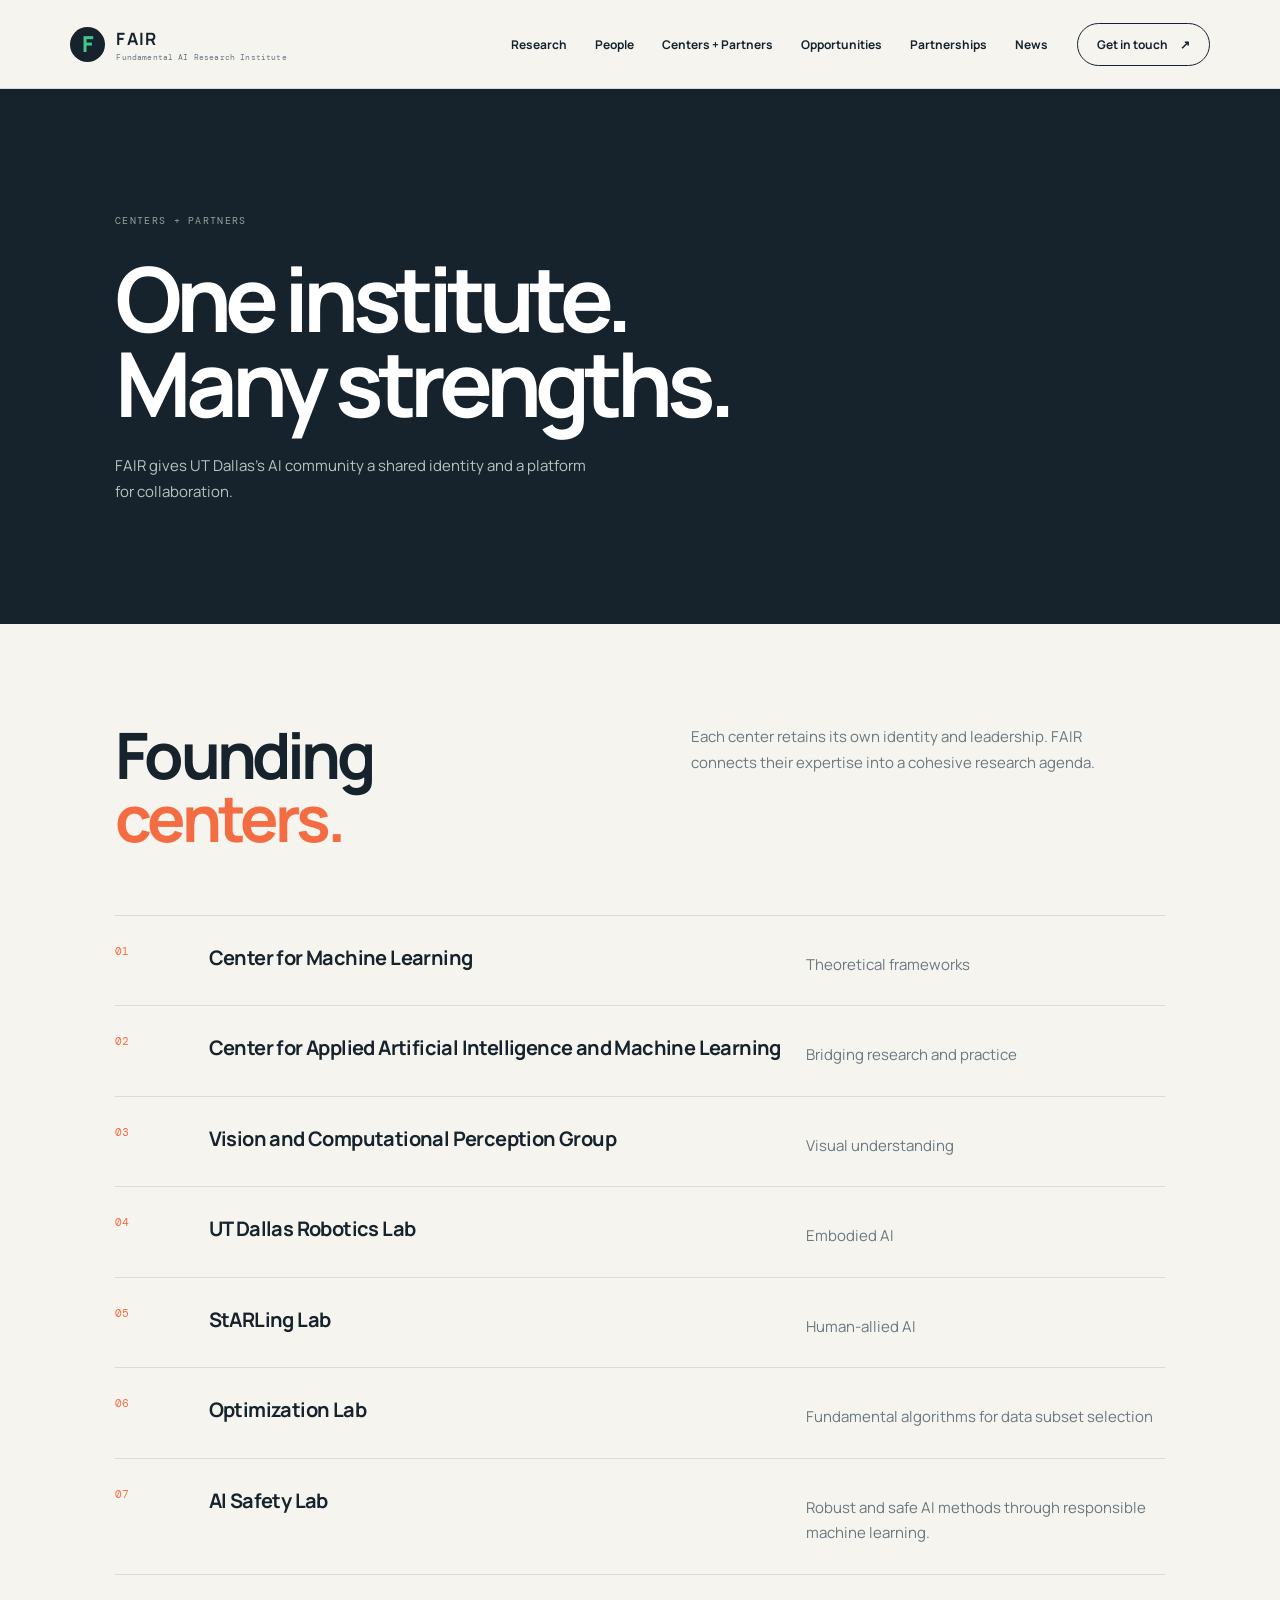
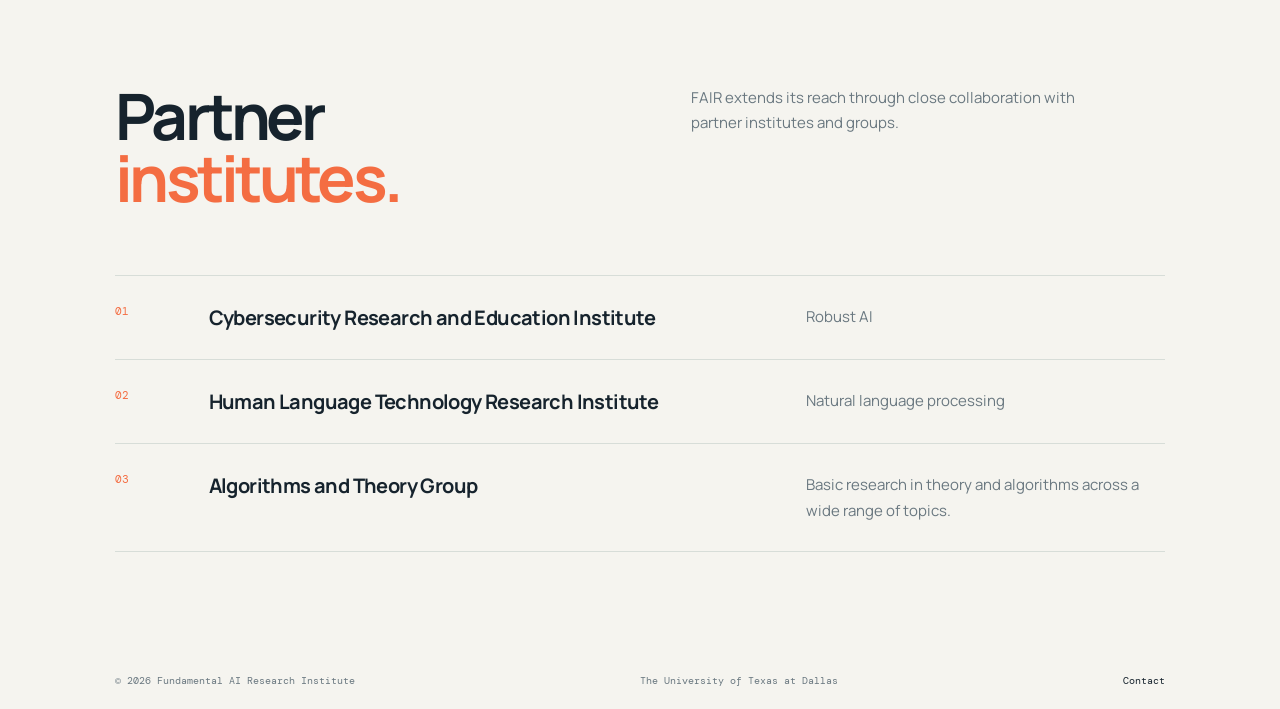
==== commit dc052f1d: "fixed yaml config errors" ====
--- a/centers.html
+++ b/centers.html
@@ -4,7 +4,7 @@
   <meta charset="UTF-8">
   <meta name="viewport" content="width=device-width, initial-scale=1">
   <meta name="description" content="Fundamental AI Research Institute at The University of Texas at Dallas.">
-  <title>Centers + Partners — FAIR</title>
+  <title>Centers + partners — FAIR</title>
   <link rel="preconnect" href="https://fonts.googleapis.com">
   <link rel="preconnect" href="https://fonts.gstatic.com" crossorigin>
   <link href="https://fonts.googleapis.com/css2?family=DM+Mono:wght@400;500&family=Manrope:wght@400;500;600;700;800&display=swap" rel="stylesheet">
--- a/styles.css
+++ b/styles.css
@@ -1,5 +1,7 @@
  .name-grid{display:flex;flex-wrap:wrap;justify-content:center;gap:14px;background:transparent;border:0}.name-grid>div{flex:0 0 calc((100% - 28px) / 3);border:1px solid var(--line)}
 @media(max-width:800px){.name-grid>div{flex-basis:100%}}
+.entity-list>div{grid-template-columns:7% minmax(0,55%) 1fr !important}.entity-list h3{white-space:normal}.entity-list p{margin-top:0}
+@media(max-width:800px){.entity-list>div{grid-template-columns:12% 1fr}.entity-list h3{white-space:normal}.entity-list p{grid-column:2}}
 .subhero>p,.intro-band p,.thrust-list p,.entity-list p,.partnership-rows p,.opportunity-cards p{font-size:15px !important;line-height:1.7 !important}.profile p{font-size:14px !important;line-height:1.7 !important}.name-grid p,.group-intro{font-size:12px !important;line-height:1.5 !important}.thrust-list b{font-size:12px !important}
 .nav-contact{padding:12px 19px !important}.nav-contact span{margin-left:12px}
 .contact-page{padding:120px 9vw !important}
@@ -18,3 +20,7 @@
 .nav a.active{color:var(--orange)}.subhero{padding:125px 9vw 105px;background:var(--ink);color:white}.subhero .section-label{color:#91a49f}.subhero h1{font-size:clamp(52px,7vw,100px);line-height:.95;letter-spacing:-.07em;margin:28px 0}.subhero h1 em{color:var(--green);font-style:normal}.subhero>p{max-width:480px;color:#b6c4c0;font-size:16px;line-height:1.7}.subhero.compact{min-height:450px}.orange-hero{background:var(--orange);color:var(--ink)}.orange-hero .section-label{color:#72412f}.orange-hero h1 em{color:var(--ink)}.orange-hero>p{color:#51372f}.content-page{padding:100px 9vw}.intro-band{display:grid;grid-template-columns:1fr 1fr;gap:8vw;padding-bottom:65px;border-bottom:1px solid var(--line)}.intro-band h2{font-size:clamp(40px,5vw,70px);line-height:.98;letter-spacing:-.06em;margin:0}.intro-band h2 em{font-style:normal;color:var(--orange)}.intro-band p{max-width:410px;color:var(--muted);line-height:1.75;font-size:15px;margin:0}.thrust-list article,.entity-list>div,.partnership-rows>div{display:grid;grid-template-columns:8% 1fr 22%;gap:20px;padding:28px 0;border-bottom:1px solid var(--line);align-items:start}.thrust-list article>span,.entity-list span,.partnership-rows>div>span{font:11px "DM Mono";color:var(--orange)}.thrust-list h3,.entity-list h3,.partnership-rows h3{margin:0;font-size:20px;letter-spacing:-.03em}.thrust-list p,.entity-list p,.partnership-rows p{color:var(--muted);font-size:13px;line-height:1.6;margin:8px 0 0;max-width:600px}.thrust-list b{font:11px "DM Mono";font-weight:400;color:var(--muted);text-align:right}.people-group{padding:65px 0 0}.people-group>h2{font-size:clamp(30px,3vw,44px);letter-spacing:-.05em;margin:0 0 25px}.profile-grid{display:grid;grid-template-columns:1fr 1fr;gap:1px;background:var(--line)}.profile{background:var(--paper);padding:30px}.featured-profile{background:var(--mint)}.profile>span,.name-grid p,.group-intro{color:var(--muted);font:10px "DM Mono";text-transform:uppercase;letter-spacing:.08em}.profile h3{font-size:30px;letter-spacing:-.05em;margin:45px 0 10px}.profile p{max-width:340px;color:#506168;font-size:13px;line-height:1.65}.name-grid{display:grid;grid-template-columns:repeat(3,1fr);gap:1px;background:var(--line);border:1px solid var(--line)}.name-grid>div{background:var(--paper);padding:23px}.name-grid h3{margin:0;font-size:17px}.name-grid p{font-size:9px;line-height:1.4;margin:8px 0 0;text-transform:none;letter-spacing:0}.group-intro{font-size:11px;line-height:1.7;text-transform:none;max-width:610px}.faculty-cloud{font-size:21px;line-height:1.9;letter-spacing:-.03em;max-width:1000px}.partner-intro{margin-top:110px}.entity-list>div{grid-template-columns:8% 42% 1fr}.partner-list p{margin-top:0}.opportunity-cards{display:grid;grid-template-columns:repeat(3,1fr);gap:1px;background:var(--line);margin-top:65px}.opportunity-cards article{background:var(--paper);padding:28px;min-height:225px}.opportunity-cards span{font:11px "DM Mono";color:var(--orange)}.opportunity-cards h3{margin:58px 0 10px;font-size:20px}.opportunity-cards p{color:var(--muted);font-size:13px;line-height:1.6;margin:0}.callout,.application-band{background:var(--green);margin-top:80px;padding:45px}.callout>span{font:10px "DM Mono";text-transform:uppercase}.callout h2,.application-band h2{font-size:clamp(37px,4vw,60px);letter-spacing:-.06em;line-height:.98;margin:28px 0}.partnership-rows{margin-top:65px}.partnership-rows>div{grid-template-columns:8% 1fr}.application-band{background:var(--orange)}.application-band p{max-width:380px;color:#51372f;font-size:14px;line-height:1.7;margin:0 0 25px}.large-empty{padding:80px 0 140px;display:block}.large-empty h2{font-size:clamp(45px,6vw,82px);line-height:.95;letter-spacing:-.07em;margin:40px 0 25px}.large-empty h2 em{color:var(--orange);font-style:normal}.large-empty p{color:var(--muted);font-size:15px}.contact-page{min-height:720px;padding-top:120px}.contact-page h1{font-size:clamp(52px,7vw,100px);line-height:.95;letter-spacing:-.07em;margin:28px 0}.contact-page h1 em{color:var(--ink);font-style:normal}.contact-page>p{max-width:420px;font-size:16px;line-height:1.7;margin:35px 0}.contact-details{display:grid;grid-template-columns:1fr 1fr;gap:8vw;border-top:1px solid rgba(22,35,45,.3);margin-top:120px;padding-top:20px}.contact-details span{font:10px "DM Mono";text-transform:uppercase}.contact-details p{font-size:13px;line-height:1.65}.contact-details small{font-size:10px}.contact-details a{text-decoration:underline}@media(max-width:800px){.subhero{padding:90px 7vw 75px;min-height:390px}.content-page{padding:70px 7vw}.intro-band,.profile-grid,.contact-details{grid-template-columns:1fr;gap:28px}.thrust-list article,.entity-list>div{grid-template-columns:12% 1fr}.thrust-list b{grid-column:2;text-align:left}.name-grid,.opportunity-cards{grid-template-columns:1fr 1fr}.opportunity-cards article{min-height:195px;padding:22px}.opportunity-cards h3{margin-top:38px;font-size:18px}.faculty-cloud{font-size:18px}.partner-intro{margin-top:75px}.partnership-rows>div{grid-template-columns:12% 1fr}.contact-page{padding-top:90px}.contact-details{margin-top:85px}}@media(max-width:480px){.name-grid,.opportunity-cards{grid-template-columns:1fr}.faculty-cloud{font-size:16px}}
 
 .research-card b{display:block;margin-top:14px;font:10px "DM Mono";font-weight:400;color:var(--muted)}
+
+.education .opportunity-stack>div{border-color:#3a4b50}
+
+.contact h2 em{color:var(--ink)}
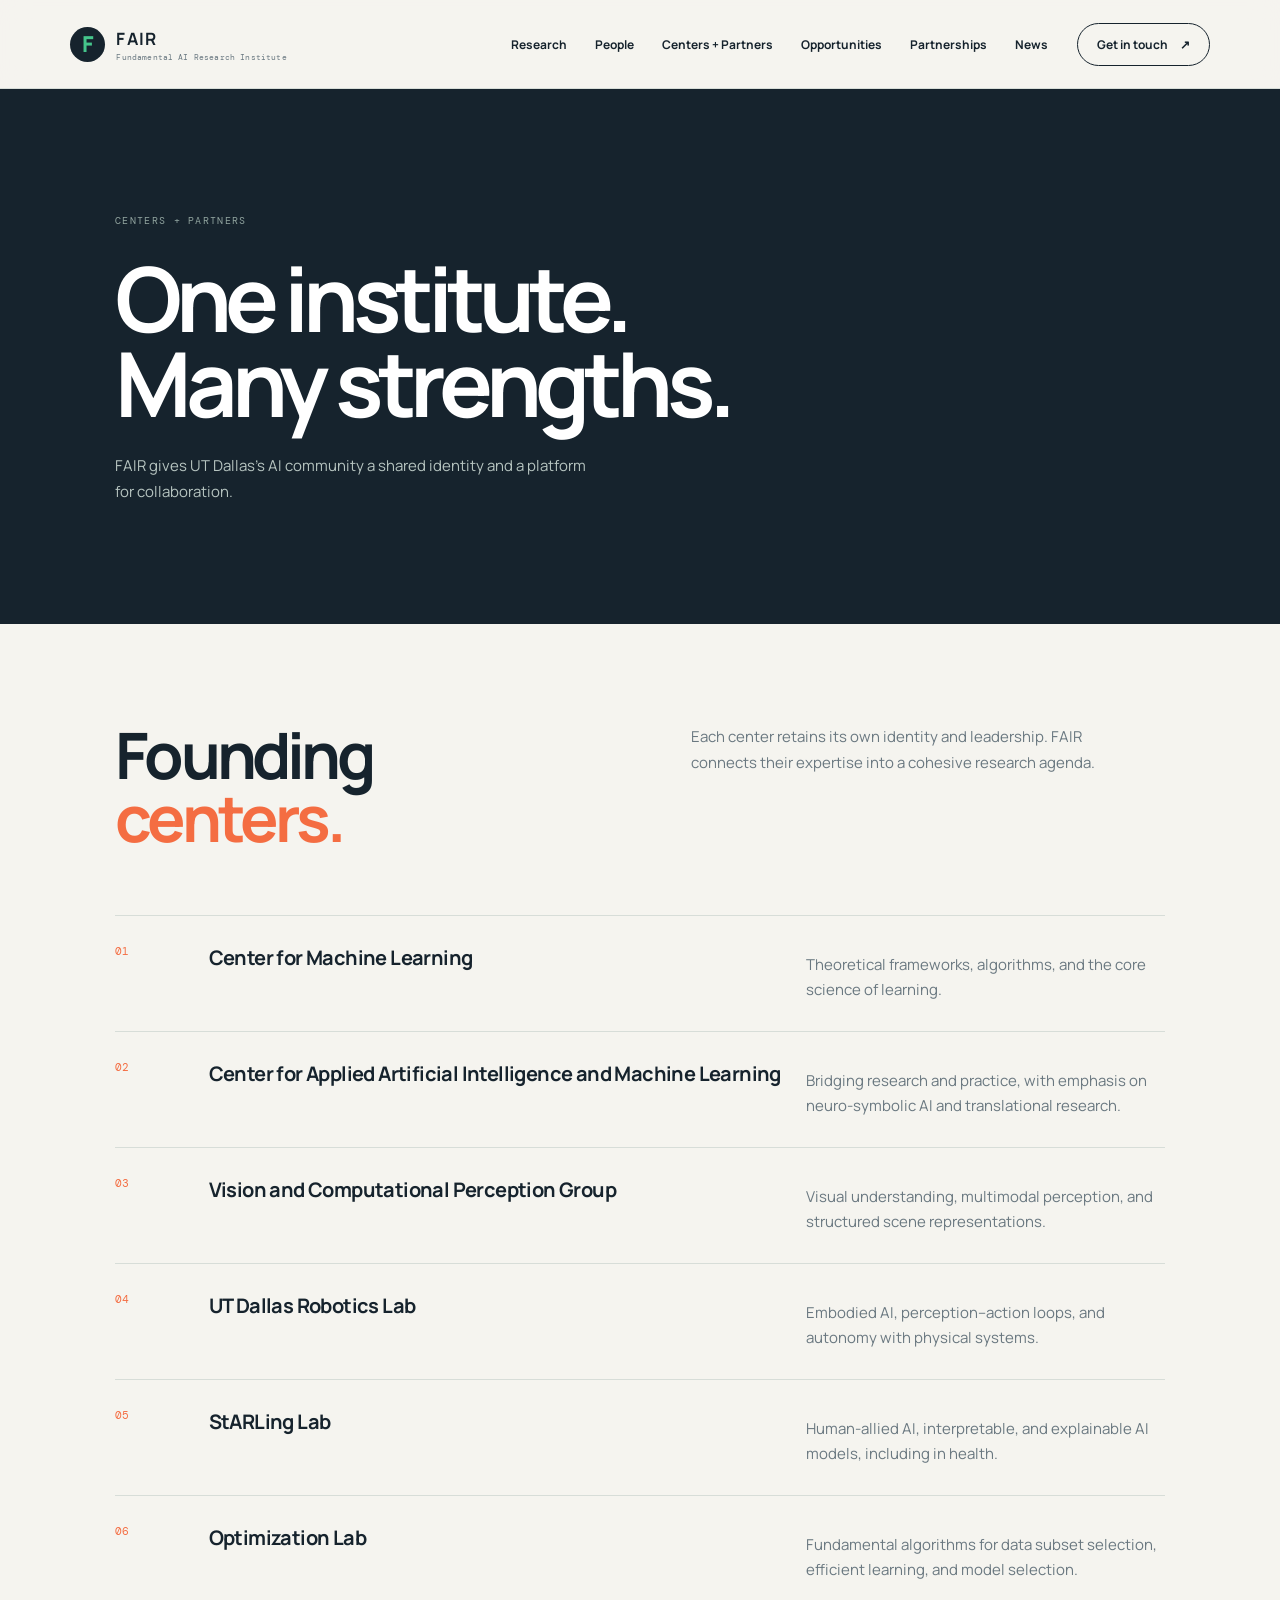
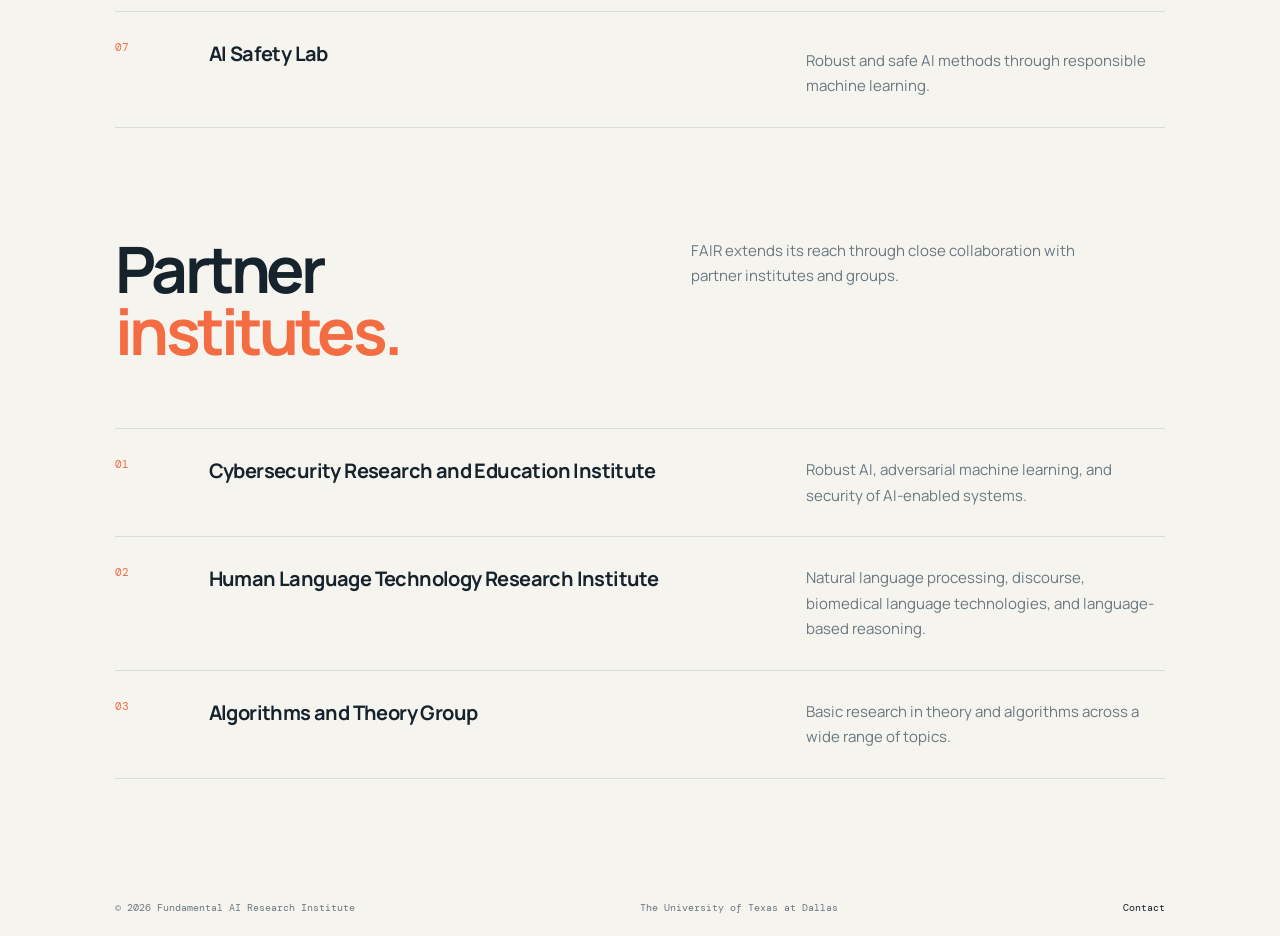
==== commit 035a4cbb: "Fixed the naming order" ====
--- a/centers.html
+++ b/centers.html
@@ -40,13 +40,13 @@
   <p>Each center retains its own identity and leadership. FAIR connects their expertise into a cohesive research agenda.</p>
 </div>
 
-  <div class="entity-list"><div><span>01</span><h3>Center for Machine Learning</h3><p>Theoretical frameworks</p></div><div><span>02</span><h3>Center for Applied Artificial Intelligence and Machine Learning</h3><p>Bridging research and practice</p></div><div><span>03</span><h3>Vision and Computational Perception Group</h3><p>Visual understanding</p></div><div><span>04</span><h3>UT Dallas Robotics Lab</h3><p>Embodied AI</p></div><div><span>05</span><h3>StARLing Lab</h3><p>Human-allied AI</p></div><div><span>06</span><h3>Optimization Lab</h3><p>Fundamental algorithms for data subset selection</p></div><div><span>07</span><h3>AI Safety Lab</h3><p>Robust and safe AI methods through responsible machine learning.</p></div></div>
+  <div class="entity-list"><div><span>01</span><h3>Center for Machine Learning</h3><p>Theoretical frameworks, algorithms, and the core science of learning.</p></div><div><span>02</span><h3>Center for Applied Artificial Intelligence and Machine Learning</h3><p>Bridging research and practice, with emphasis on neuro-symbolic AI and translational research.</p></div><div><span>03</span><h3>Vision and Computational Perception Group</h3><p>Visual understanding, multimodal perception, and structured scene representations.</p></div><div><span>04</span><h3>UT Dallas Robotics Lab</h3><p>Embodied AI, perception–action loops, and autonomy with physical systems.</p></div><div><span>05</span><h3>StARLing Lab</h3><p>Human-allied AI, interpretable, and explainable AI models, including in health.</p></div><div><span>06</span><h3>Optimization Lab</h3><p>Fundamental algorithms for data subset selection, efficient learning, and model selection.</p></div><div><span>07</span><h3>AI Safety Lab</h3><p>Robust and safe AI methods through responsible machine learning.</p></div></div>
   <div class="partner-intro"><div class="intro-band">
   <h2>Partner<br><em>institutes.</em></h2>
   <p>FAIR extends its reach through close collaboration with partner institutes and groups.</p>
 </div>
 </div>
-  <div class="entity-list partner-list"><div><span>01</span><h3>Cybersecurity Research and Education Institute</h3><p>Robust AI</p></div><div><span>02</span><h3>Human Language Technology Research Institute</h3><p>Natural language processing</p></div><div><span>03</span><h3>Algorithms and Theory Group</h3><p>Basic research in theory and algorithms across a wide range of topics.</p></div></div>
+  <div class="entity-list partner-list"><div><span>01</span><h3>Cybersecurity Research and Education Institute</h3><p>Robust AI, adversarial machine learning, and security of AI-enabled systems.</p></div><div><span>02</span><h3>Human Language Technology Research Institute</h3><p>Natural language processing, discourse, biomedical language technologies, and language-based reasoning.</p></div><div><span>03</span><h3>Algorithms and Theory Group</h3><p>Basic research in theory and algorithms across a wide range of topics.</p></div></div>
 </section>
 
     </main>
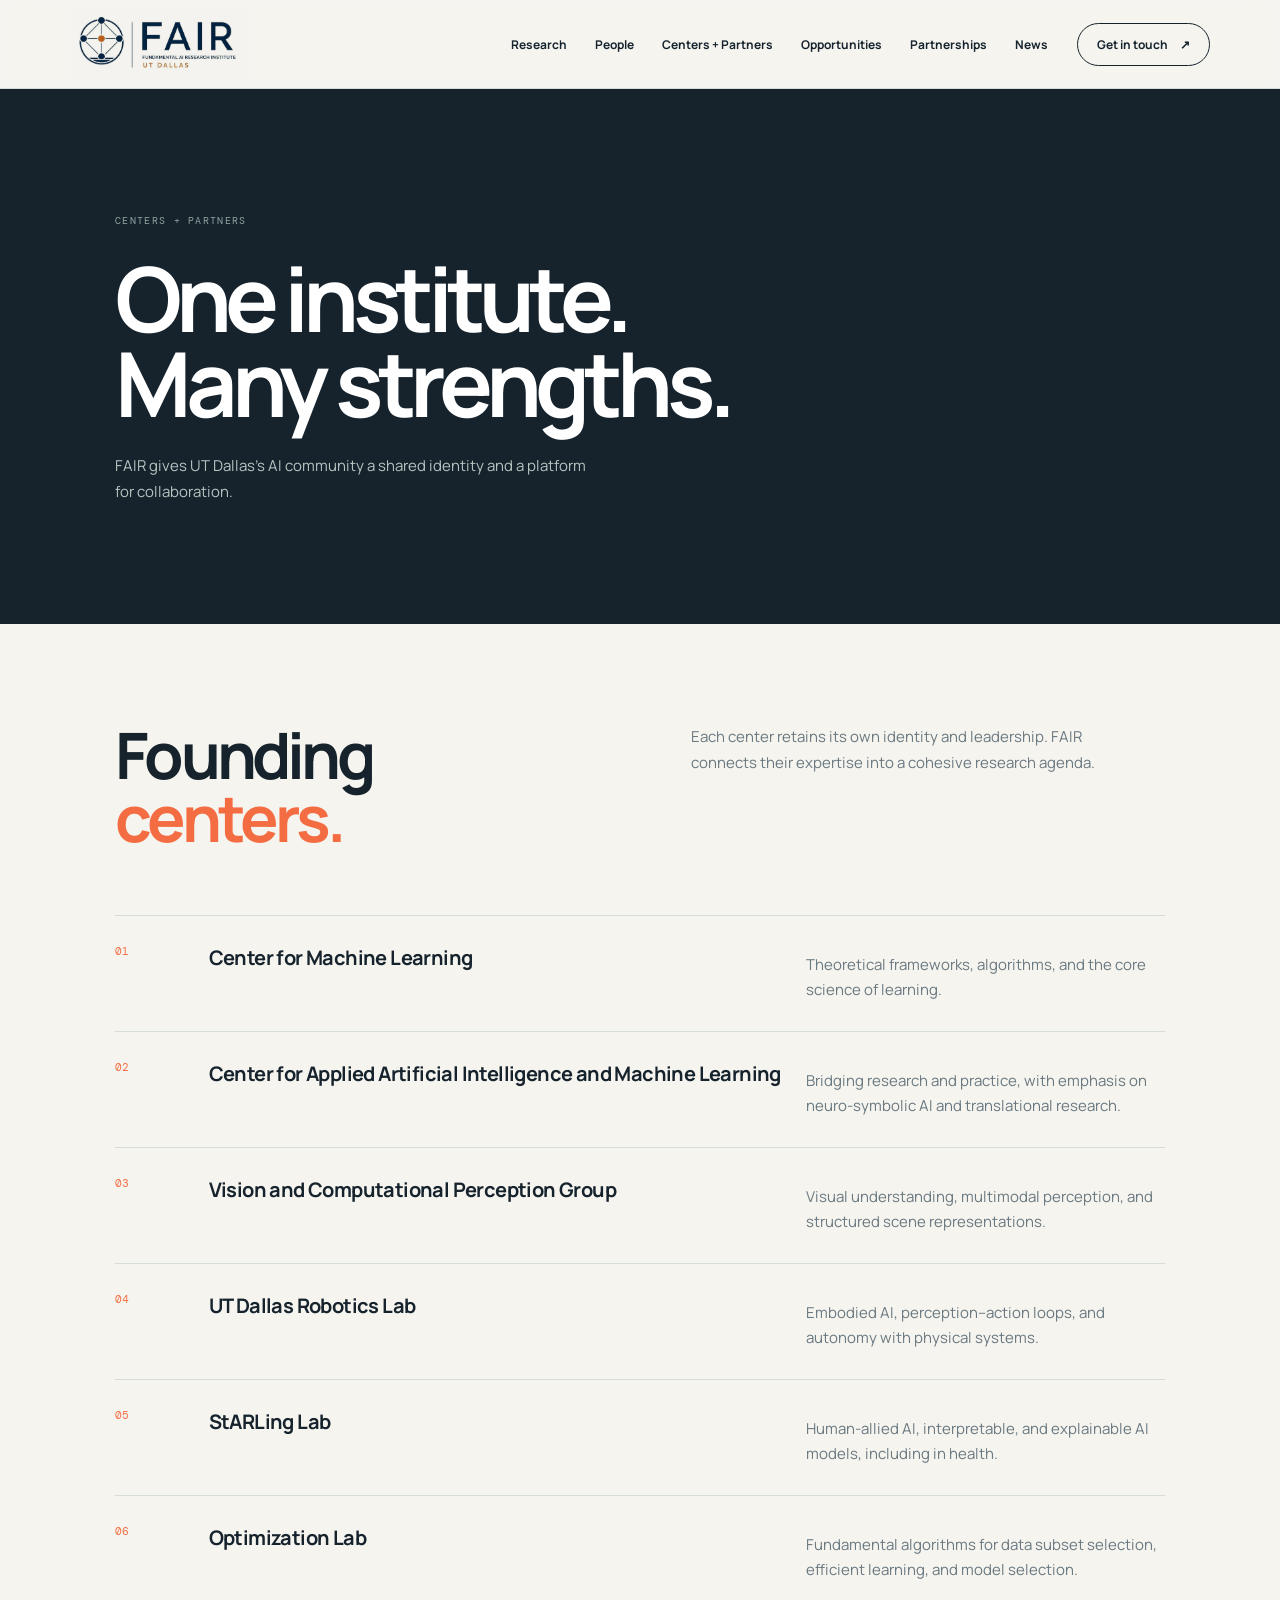
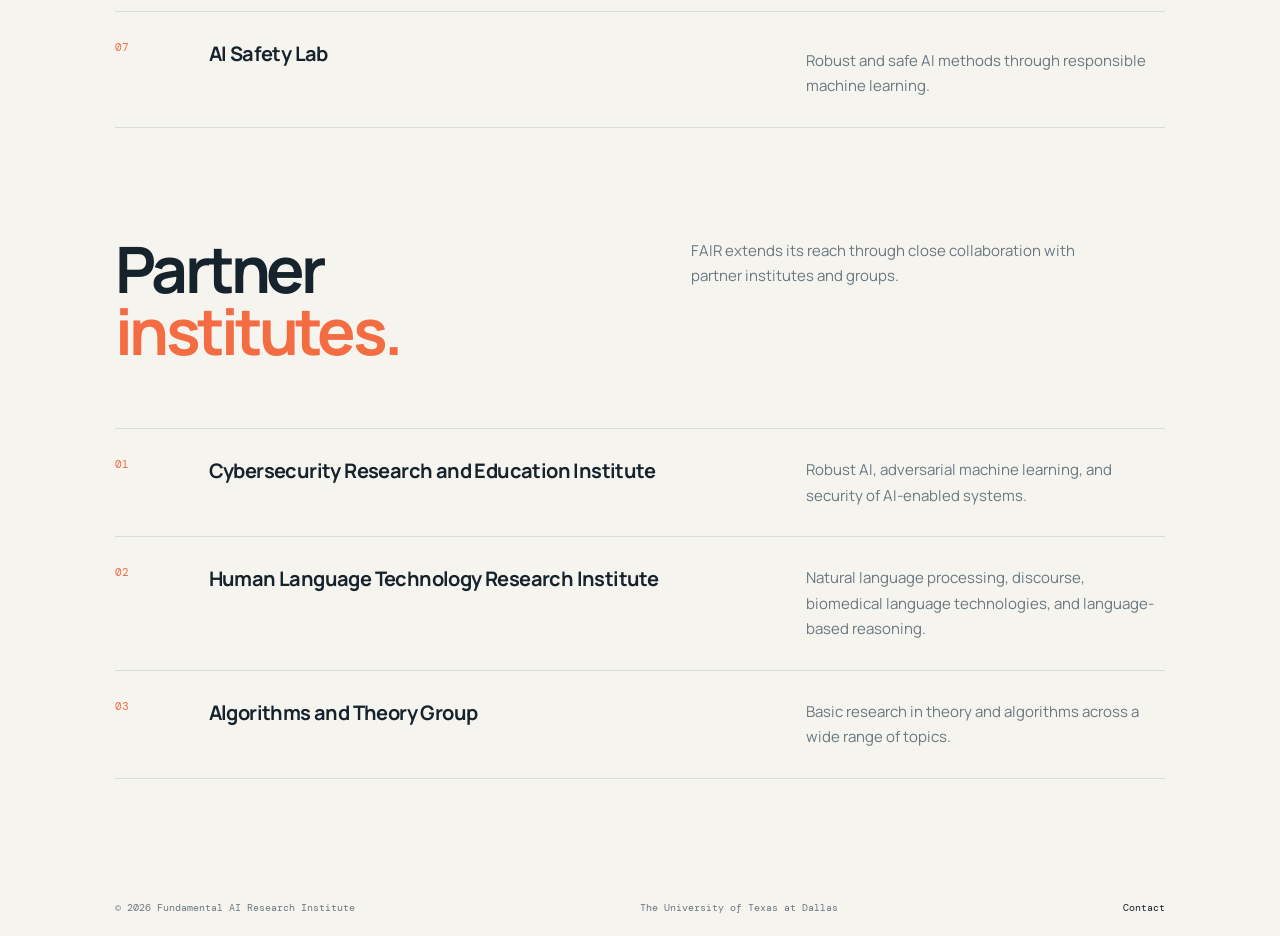
==== commit 75cdd3ec: "Update the website with the logo" ====
--- a/centers.html
+++ b/centers.html
@@ -14,8 +14,7 @@
   <div class="site-shell">
     <header class="topbar">
       <a class="brand" href="index.html" aria-label="FAIR home">
-        <span class="brand-mark">F</span>
-        <span><strong>FAIR</strong><small>Fundamental AI Research Institute</small></span>
+        <img class="brand-logo" src="assets/logo/fair_logo_full.jpeg" alt="" aria-hidden="true">
       </a>
       <button class="menu-toggle" aria-label="Toggle menu" aria-expanded="false"><span></span><span></span></button>
       <nav class="nav" aria-label="Main navigation">
--- a/styles.css
+++ b/styles.css
@@ -6,9 +6,9 @@
 .nav-contact{padding:12px 19px !important}.nav-contact span{margin-left:12px}
 .contact-page{padding:120px 9vw !important}
 @media(max-width:800px){.contact-page{padding:90px 7vw !important}}
-:root{--ink:#16232d;--muted:#6a7880;--paper:#f5f4ef;--green:#45c58b;--mint:#d8f1e5;--line:#d7ddd8;--orange:#f46d42}*{box-sizing:border-box}html{scroll-behavior:smooth}body{margin:0;background:var(--paper);color:var(--ink);font-family:Manrope,Arial,sans-serif}a{color:inherit;text-decoration:none}.site-shell{max-width:1600px;margin:auto;overflow:hidden}.topbar{height:89px;padding:0 5.5vw;display:flex;align-items:center;justify-content:space-between;border-bottom:1px solid var(--line);background:rgba(245,244,239,.92);position:sticky;top:0;z-index:10;backdrop-filter:blur(14px)}.brand{display:flex;align-items:center;gap:11px}.brand-mark{display:grid;place-items:center;width:35px;height:35px;background:var(--ink);color:var(--green);font-size:22px;font-weight:800;border-radius:50%}.brand strong{display:block;font-size:17px;letter-spacing:.08em}.brand small{display:block;font-family:"DM Mono",monospace;font-size:8px;color:var(--muted);letter-spacing:.02em;margin-top:2px}.nav{display:flex;align-items:center;gap:2.2vw;font-size:12px;font-weight:700}.nav a{transition:color .2s}.nav a:hover,.text-link:hover{color:var(--orange)}.nav-contact{border:1px solid var(--ink);padding:11px 15px;border-radius:30px}.nav-contact span,.button span,.text-link span{margin-left:10px}.menu-toggle{display:none}.page-section{padding:115px 9vw}.hero{min-height:690px;padding-top:115px;position:relative;display:flex;justify-content:space-between;align-items:center}.eyebrow,.section-label{font-family:"DM Mono",monospace;text-transform:uppercase;font-size:10px;letter-spacing:.13em;color:var(--muted)}.eyebrow span{color:var(--green);padding:0 8px}.hero h1{font-size:clamp(48px,6vw,92px);line-height:.98;letter-spacing:-.065em;margin:30px 0 27px;font-weight:700}.hero h1 em,.section-heading em,.display-copy,.dark-band em,.partnership-content em,.education em,.news em,.contact em{color:var(--orange);font-style:normal}.hero-intro{max-width:470px;font-size:16px;line-height:1.65;color:#516168;margin-bottom:34px}.button{display:inline-flex;align-items:center;padding:15px 20px;border-radius:30px;font-size:12px;font-weight:800;transition:transform .2s,background .2s}.button:hover{transform:translateY(-3px)}.button-dark{background:var(--ink);color:white}.button-dark:hover{background:#243740}.hero-visual{width:min(44vw,570px);height:min(44vw,570px);min-width:370px;position:relative;background:var(--mint);border-radius:50%}.orbit{border:1px solid rgba(22,35,45,.19);border-radius:50%;position:absolute;inset:15%}.orbit-two{inset:25%;border-style:dashed}.orbit-three{inset:39%;border-color:var(--orange)}.core{position:absolute;left:50%;top:50%;transform:translate(-50%,-50%);width:115px;height:115px;border-radius:50%;display:grid;place-content:center;text-align:center;background:var(--ink);color:white;font-size:29px;line-height:.7;font-weight:800;letter-spacing:-.08em}.core span{font:9px "DM Mono";color:var(--green);letter-spacing:.08em;margin-top:11px}.constellation{position:absolute;inset:4%;width:92%;height:92%;fill:none;stroke:var(--ink);stroke-width:1}.node{position:absolute;background:var(--paper);border:1px solid var(--ink);padding:8px 12px;border-radius:20px;font:10px "DM Mono"}.node-a{top:13%;left:17%}.node-b{top:29%;right:9%}.node-c{bottom:18%;left:9%}.node-d{bottom:9%;right:24%}.scroll-cue{position:absolute;bottom:44px;left:9vw;display:flex;gap:10px;align-items:center;color:var(--muted);font:10px "DM Mono"}.scroll-cue span{display:block;width:28px;border-top:1px solid var(--orange)}.statement{border-top:1px solid var(--line);display:grid;grid-template-columns:25% 1fr;gap:4vw}.statement-content{max-width:850px}.display-copy{font-size:clamp(31px,4vw,58px);line-height:1.06;letter-spacing:-.05em;margin:0 0 38px;font-weight:700}.body-copy{max-width:510px;font-size:15px;line-height:1.75;color:var(--muted)}.section-heading{display:flex;justify-content:space-between;align-items:flex-end;margin-bottom:60px}.section-heading h2,.partnership-content h2,.education h2,.news h2,.contact h2{font-size:clamp(40px,5vw,72px);line-height:.98;letter-spacing:-.06em;margin:24px 0 0}.section-heading>p{max-width:380px;color:var(--muted);font-size:14px;line-height:1.7;margin:0}.research{background:#e9eee9}.research-grid{display:grid;grid-template-columns:repeat(3,1fr);gap:1px;background:var(--line);border:1px solid var(--line)}.research-card{min-height:250px;background:var(--paper);padding:28px 30px;position:relative;transition:background .25s,transform .25s}.research-card:hover{background:var(--mint);transform:translateY(-4px);z-index:1}.research-card.featured{background:var(--ink);color:white}.research-card.featured p{color:#b9c5c2}.card-number,.people-list span,.opportunity-stack span{font:10px "DM Mono";color:var(--orange)}.research-card h3{font-size:25px;letter-spacing:-.04em;margin:62px 0 12px}.research-card p{font-size:13px;line-height:1.6;color:var(--muted);max-width:240px}.card-arrow{position:absolute;right:29px;top:26px;font-size:18px}.people{background:var(--paper)}.people-list{border-top:1px solid var(--ink)}.people-list>div{display:grid;grid-template-columns:8% 45% 1fr;align-items:center;padding:24px 0;border-bottom:1px solid var(--line)}.people-list h3{margin:0;font-size:22px;letter-spacing:-.04em}.people-list p{margin:0;color:var(--muted);font-size:12px}.pending-note{font:10px "DM Mono";color:var(--muted);margin-top:28px}.dark-band{background:var(--ink);color:white}.dark-band .section-label{color:#8ea29e}.dark-band-grid,.partnership-content,.education-grid{display:grid;grid-template-columns:1fr 1fr;gap:8vw;margin-top:25px}.dark-band h2{font-size:clamp(42px,5vw,76px);line-height:.98;letter-spacing:-.065em;margin:0}.dark-band p,.partnership-content p,.education p{color:#aebdb9;line-height:1.75;font-size:15px;max-width:400px}.text-link{display:inline-block;margin-top:30px;color:var(--green);font:12px "DM Mono"}.partner-lines{display:grid;grid-template-columns:repeat(4,1fr);gap:12px;border-top:1px solid #3a4b50;margin-top:115px;padding-top:20px;color:#93a5a2;font:10px "DM Mono"}.partnerships{background:var(--green)}.partnership-content h2{margin-top:25px}.partnership-content p{color:#245345}.partnership-content .small-copy{font-size:12px;margin-top:22px}.button-outline{border:1px solid var(--ink);margin-top:15px}.button-outline:hover{background:var(--ink);color:white}.education-grid{margin-top:25px}.education h2{margin:0}.opportunity-stack>div{display:grid;grid-template-columns:12% 1fr;grid-template-rows:auto auto;border-top:1px solid var(--line);padding:20px 0}.opportunity-stack span{grid-row:1 / 3}.opportunity-stack h3{font-size:20px;margin:0}.opportunity-stack p{font-size:12px;margin:5px 0 0}.news{background:#e9eee9}.news-intro{display:flex;justify-content:space-between;align-items:flex-end;margin-top:25px}.news-intro h2{margin:0}.news-intro p{color:var(--muted);font-size:14px;max-width:300px;line-height:1.6}.empty-news{margin-top:65px;min-height:160px;border-top:1px solid var(--line);display:flex;justify-content:space-between;align-items:flex-start;padding-top:20px}.empty-news span{color:var(--orange);font:10px "DM Mono";text-transform:uppercase}.empty-news p{color:var(--muted);font-size:13px}.contact{background:var(--orange);color:var(--ink);position:relative;overflow:hidden}.contact .section-label{color:#73402d}.contact h2{position:relative}.contact>p{position:relative;max-width:400px;font-size:15px;line-height:1.7;margin:35px 0}.button-light{background:var(--ink);color:white;position:relative}.contact-orb{position:absolute;right:-10%;top:3%;width:480px;height:480px;border:1px solid rgba(22,35,45,.3);border-radius:50%;box-shadow:0 0 0 70px rgba(22,35,45,.04),0 0 0 140px rgba(22,35,45,.04)}.contact-footer{border-top:1px solid rgba(22,35,45,.35);margin-top:120px;padding-top:18px;display:flex;justify-content:space-between;font:10px "DM Mono"}.footer{display:flex;justify-content:space-between;padding:22px 9vw;color:var(--muted);font:10px "DM Mono"}.footer a{color:var(--ink)}
-@media(max-width:800px){.topbar{height:73px;padding:0 6vw}.menu-toggle{display:flex;background:none;border:0;flex-direction:column;gap:5px;padding:8px}.menu-toggle span{width:24px;border-top:2px solid var(--ink)}.nav{display:none;position:absolute;top:73px;left:0;right:0;padding:20px 6vw 25px;background:var(--paper);border-bottom:1px solid var(--line);flex-direction:column;align-items:flex-start;gap:20px}.nav.open{display:flex}.hero{padding-top:80px;display:block;min-height:auto}.hero h1{font-size:52px}.hero-visual{width:75vw;height:75vw;min-width:0;margin:65px auto 25px}.scroll-cue{display:none}.page-section{padding:80px 7vw}.statement{display:block}.statement .section-label{margin-bottom:35px}.section-heading,.news-intro{display:block}.section-heading>p{margin-top:28px}.research-grid{grid-template-columns:1fr 1fr}.research-card{min-height:220px;padding:22px}.research-card h3{font-size:21px;margin-top:47px}.people-list>div{grid-template-columns:12% 1fr;gap:10px}.people-list p{grid-column:2}.dark-band-grid,.partnership-content,.education-grid{grid-template-columns:1fr;gap:25px}.partner-lines{grid-template-columns:1fr 1fr;margin-top:70px;gap:20px}.contact-orb{right:-35%;top:15%;width:360px;height:360px}.contact-footer{margin-top:80px;gap:20px;flex-direction:column}.footer{padding:20px 7vw;gap:12px;flex-wrap:wrap}}
-@media(max-width:480px){.research-grid{grid-template-columns:1fr}.hero-visual{width:86vw;height:86vw}.node{font-size:8px;padding:6px 8px}.brand small{font-size:7px}.hero h1{font-size:46px}}
+:root{--ink:#16232d;--muted:#6a7880;--paper:#f5f4ef;--green:#45c58b;--mint:#d8f1e5;--line:#d7ddd8;--orange:#f46d42}*{box-sizing:border-box}html{scroll-behavior:smooth}body{margin:0;background:var(--paper);color:var(--ink);font-family:Manrope,Arial,sans-serif}a{color:inherit;text-decoration:none}.site-shell{max-width:1600px;margin:auto;overflow:hidden}.topbar{height:89px;padding:0 5.5vw;display:flex;align-items:center;justify-content:space-between;border-bottom:1px solid var(--line);background:rgba(245,244,239,.92);position:sticky;top:0;z-index:10;backdrop-filter:blur(14px)}.brand{display:flex;align-items:center;gap:11px}.brand-logo{display:block;width:180px;height:auto;mix-blend-mode:multiply}.nav{display:flex;align-items:center;gap:2.2vw;font-size:12px;font-weight:700}.nav a{transition:color .2s}.nav a:hover,.text-link:hover{color:var(--orange)}.nav-contact{border:1px solid var(--ink);padding:11px 15px;border-radius:30px}.nav-contact span,.button span,.text-link span{margin-left:10px}.menu-toggle{display:none}.page-section{padding:115px 9vw}.hero{min-height:690px;padding-top:115px;position:relative;display:flex;justify-content:space-between;align-items:center}.eyebrow,.section-label{font-family:"DM Mono",monospace;text-transform:uppercase;font-size:10px;letter-spacing:.13em;color:var(--muted)}.eyebrow span{color:var(--green);padding:0 8px}.hero h1{font-size:clamp(48px,6vw,92px);line-height:.98;letter-spacing:-.065em;margin:30px 0 27px;font-weight:700}.hero h1 em,.section-heading em,.display-copy,.dark-band em,.partnership-content em,.education em,.news em,.contact em{color:var(--orange);font-style:normal}.hero-intro{max-width:470px;font-size:16px;line-height:1.65;color:#516168;margin-bottom:34px}.button{display:inline-flex;align-items:center;padding:15px 20px;border-radius:30px;font-size:12px;font-weight:800;transition:transform .2s,background .2s}.button:hover{transform:translateY(-3px)}.button-dark{background:var(--ink);color:white}.button-dark:hover{background:#243740}.hero-visual{width:min(44vw,570px);height:min(44vw,570px);min-width:370px;position:relative;background:var(--mint);border-radius:50%}.orbit{border:1px solid rgba(22,35,45,.19);border-radius:50%;position:absolute;inset:15%}.orbit-two{inset:25%;border-style:dashed}.orbit-three{inset:39%;border-color:var(--orange)}.core{position:absolute;left:50%;top:50%;transform:translate(-50%,-50%);width:145px;height:145px;border:1px solid var(--ink);border-radius:50%;padding:13px;overflow:hidden;background:var(--paper);display:grid;place-items:center}.core img{display:block;width:100%;height:100%;object-fit:cover;border-radius:50%;mix-blend-mode:multiply}.constellation{position:absolute;inset:4%;width:92%;height:92%;fill:none;stroke:var(--ink);stroke-width:1}.node{position:absolute;background:var(--paper);border:1px solid var(--ink);padding:8px 12px;border-radius:20px;font:10px "DM Mono"}.node-a{top:13%;left:17%}.node-b{top:29%;right:9%}.node-c{bottom:18%;left:9%}.node-d{bottom:9%;right:24%}.scroll-cue{position:absolute;bottom:44px;left:9vw;display:flex;gap:10px;align-items:center;color:var(--muted);font:10px "DM Mono"}.scroll-cue span{display:block;width:28px;border-top:1px solid var(--orange)}.statement{border-top:1px solid var(--line);display:grid;grid-template-columns:25% 1fr;gap:4vw}.statement-content{max-width:850px}.display-copy{font-size:clamp(31px,4vw,58px);line-height:1.06;letter-spacing:-.05em;margin:0 0 38px;font-weight:700}.body-copy{max-width:510px;font-size:15px;line-height:1.75;color:var(--muted)}.section-heading{display:flex;justify-content:space-between;align-items:flex-end;margin-bottom:60px}.section-heading h2,.partnership-content h2,.education h2,.news h2,.contact h2{font-size:clamp(40px,5vw,72px);line-height:.98;letter-spacing:-.06em;margin:24px 0 0}.section-heading>p{max-width:380px;color:var(--muted);font-size:14px;line-height:1.7;margin:0}.research{background:#e9eee9}.research-grid{display:grid;grid-template-columns:repeat(3,1fr);gap:1px;background:var(--line);border:1px solid var(--line)}.research-card{min-height:250px;background:var(--paper);padding:28px 30px;position:relative;transition:background .25s,transform .25s}.research-card:hover{background:var(--mint);transform:translateY(-4px);z-index:1}.research-card.featured{background:var(--ink);color:white}.research-card.featured p{color:#b9c5c2}.card-number,.people-list span,.opportunity-stack span{font:10px "DM Mono";color:var(--orange)}.research-card h3{font-size:25px;letter-spacing:-.04em;margin:62px 0 12px}.research-card p{font-size:13px;line-height:1.6;color:var(--muted);max-width:240px}.card-arrow{position:absolute;right:29px;top:26px;font-size:18px}.people{background:var(--paper)}.people-list{border-top:1px solid var(--ink)}.people-list>div{display:grid;grid-template-columns:8% 45% 1fr;align-items:center;padding:24px 0;border-bottom:1px solid var(--line)}.people-list h3{margin:0;font-size:22px;letter-spacing:-.04em}.people-list p{margin:0;color:var(--muted);font-size:12px}.pending-note{font:10px "DM Mono";color:var(--muted);margin-top:28px}.dark-band{background:var(--ink);color:white}.dark-band .section-label{color:#8ea29e}.dark-band-grid,.partnership-content,.education-grid{display:grid;grid-template-columns:1fr 1fr;gap:8vw;margin-top:25px}.dark-band h2{font-size:clamp(42px,5vw,76px);line-height:.98;letter-spacing:-.065em;margin:0}.dark-band p,.partnership-content p,.education p{color:#aebdb9;line-height:1.75;font-size:15px;max-width:400px}.text-link{display:inline-block;margin-top:30px;color:var(--green);font:12px "DM Mono"}.partner-lines{display:grid;grid-template-columns:repeat(4,1fr);gap:12px;border-top:1px solid #3a4b50;margin-top:115px;padding-top:20px;color:#93a5a2;font:10px "DM Mono"}.partnerships{background:var(--green)}.partnership-content h2{margin-top:25px}.partnership-content p{color:#245345}.partnership-content .small-copy{font-size:12px;margin-top:22px}.button-outline{border:1px solid var(--ink);margin-top:15px}.button-outline:hover{background:var(--ink);color:white}.education-grid{margin-top:25px}.education h2{margin:0}.opportunity-stack>div{display:grid;grid-template-columns:12% 1fr;grid-template-rows:auto auto;border-top:1px solid var(--line);padding:20px 0}.opportunity-stack span{grid-row:1 / 3}.opportunity-stack h3{font-size:20px;margin:0}.opportunity-stack p{font-size:12px;margin:5px 0 0}.news{background:#e9eee9}.news-intro{display:flex;justify-content:space-between;align-items:flex-end;margin-top:25px}.news-intro h2{margin:0}.news-intro p{color:var(--muted);font-size:14px;max-width:300px;line-height:1.6}.empty-news{margin-top:65px;min-height:160px;border-top:1px solid var(--line);display:flex;justify-content:space-between;align-items:flex-start;padding-top:20px}.empty-news span{color:var(--orange);font:10px "DM Mono";text-transform:uppercase}.empty-news p{color:var(--muted);font-size:13px}.contact{background:var(--orange);color:var(--ink);position:relative;overflow:hidden}.contact .section-label{color:#73402d}.contact h2{position:relative}.contact>p{position:relative;max-width:400px;font-size:15px;line-height:1.7;margin:35px 0}.button-light{background:var(--ink);color:white;position:relative}.contact-orb{position:absolute;right:-10%;top:3%;width:480px;height:480px;border:1px solid rgba(22,35,45,.3);border-radius:50%;box-shadow:0 0 0 70px rgba(22,35,45,.04),0 0 0 140px rgba(22,35,45,.04)}.contact-footer{border-top:1px solid rgba(22,35,45,.35);margin-top:120px;padding-top:18px;display:flex;justify-content:space-between;font:10px "DM Mono"}.footer{display:flex;justify-content:space-between;padding:22px 9vw;color:var(--muted);font:10px "DM Mono"}.footer a{color:var(--ink)}
+@media(max-width:800px){.topbar{height:73px;padding:0 6vw}.brand-logo{width:155px}.menu-toggle{display:flex;background:none;border:0;flex-direction:column;gap:5px;padding:8px}.menu-toggle span{width:24px;border-top:2px solid var(--ink)}.nav{display:none;position:absolute;top:73px;left:0;right:0;padding:20px 6vw 25px;background:var(--paper);border-bottom:1px solid var(--line);flex-direction:column;align-items:flex-start;gap:20px}.nav.open{display:flex}.hero{padding-top:80px;display:block;min-height:auto}.hero h1{font-size:52px}.hero-visual{width:75vw;height:75vw;min-width:0;margin:65px auto 25px}.scroll-cue{display:none}.page-section{padding:80px 7vw}.statement{display:block}.statement .section-label{margin-bottom:35px}.section-heading,.news-intro{display:block}.section-heading>p{margin-top:28px}.research-grid{grid-template-columns:1fr 1fr}.research-card{min-height:220px;padding:22px}.research-card h3{font-size:21px;margin-top:47px}.people-list>div{grid-template-columns:12% 1fr;gap:10px}.people-list p{grid-column:2}.dark-band-grid,.partnership-content,.education-grid{grid-template-columns:1fr;gap:25px}.partner-lines{grid-template-columns:1fr 1fr;margin-top:70px;gap:20px}.contact-orb{right:-35%;top:15%;width:360px;height:360px}.contact-footer{margin-top:80px;gap:20px;flex-direction:column}.footer{padding:20px 7vw;gap:12px;flex-wrap:wrap}}
+@media(max-width:480px){.research-grid{grid-template-columns:1fr}.hero-visual{width:86vw;height:86vw}.node{font-size:8px;padding:6px 8px}.brand-logo{width:145px}.hero h1{font-size:46px}}
 .person-image{display:block;width:140px;height:140px;aspect-ratio:1;object-fit:contain;object-position:center;margin:0 auto 22px;background:var(--paper)}.name-grid .person-image{width:140px;height:140px;object-fit:contain}
 .person-image,.name-grid .person-image{height:140px}
 .featured-profile .person-image{background:var(--mint)}
@@ -24,3 +24,5 @@
 .education .opportunity-stack>div{border-color:#3a4b50}
 
 .contact h2 em{color:var(--ink)}
+.core{transform:translate(-50%,-50%)}
+.core img{transform:translate(1px, -4px);object-position:center center}
